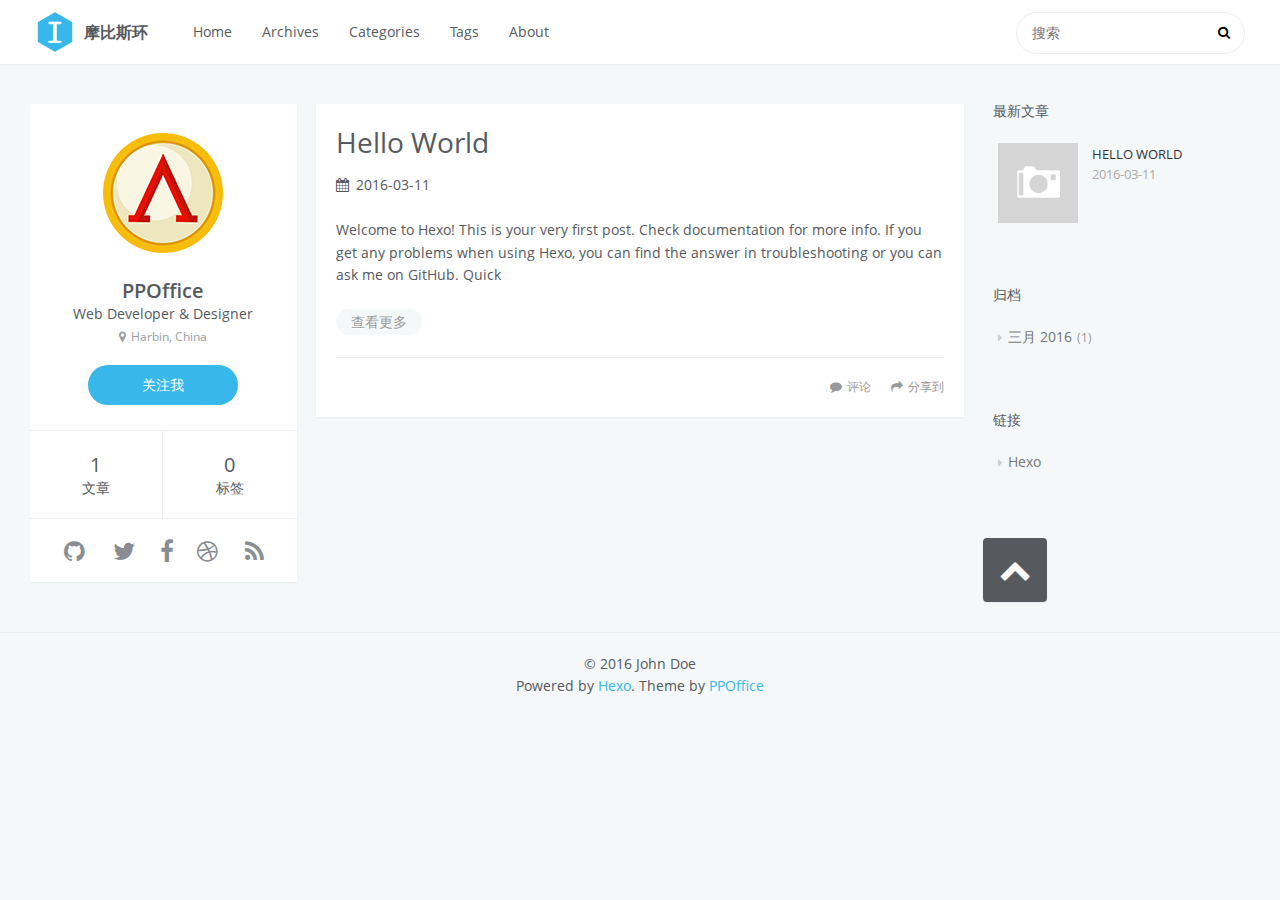
==== index.html @ fe8ae009 "Site updated: 2016-03-11 17:06:32" ====
<!DOCTYPE html>
<html lang=zh>
<head>
    <meta charset="utf-8">
    
    <title>摩比斯环</title>
    <meta name="viewport" content="width=device-width, initial-scale=1, maximum-scale=1" />
    <meta name="description">
<meta property="og:type" content="website">
<meta property="og:title" content="摩比斯环">
<meta property="og:url" content="http://yoursite.com/index.html">
<meta property="og:site_name" content="摩比斯环">
<meta property="og:description">
<meta name="twitter:card" content="summary">
<meta name="twitter:title" content="摩比斯环">
<meta name="twitter:description">
    

    

    

    <link rel="stylesheet" href="/vendor/font-awesome/css/font-awesome.min.css">
    <link rel="stylesheet" href="/vendor/open-sans/styles.css">
    <link rel="stylesheet" href="/vendor/source-code-pro/styles.css">

    <link rel="stylesheet" href="/css/style.css">

    <script src="/vendor/jquery/2.1.3/jquery.min.js"></script>
    
    
        <link rel="stylesheet" href="/vendor/fancybox/jquery.fancybox.css">
    
    
    
    

</head>
<body>
    <div id="container">
        <header id="header">
    <div id="header-main" class="header-inner">
        <div class="outer">
            <a href="/" id="logo">
                <i class="logo"></i>
                <span class="site-title">摩比斯环</span>
            </a>
            <nav id="main-nav">
                
                    <a class="main-nav-link" href="/.">Home</a>
                
                    <a class="main-nav-link" href="/archives">Archives</a>
                
                    <a class="main-nav-link" href="/categories">Categories</a>
                
                    <a class="main-nav-link" href="/tags">Tags</a>
                
                    <a class="main-nav-link" href="/about">About</a>
                
            </nav>
            
                
                <nav id="sub-nav">
                    <div class="profile" id="profile-nav">
                        <a id="profile-anchor" href="javascript:;">
                            <img class="avatar" src="/css/images/avatar.png" />
                            <i class="fa fa-caret-down"></i>
                        </a>
                    </div>
                </nav>
            
            <div id="search-form-wrap">

    <form action="//google.com/search" method="get" accept-charset="UTF-8" class="search-form"><input type="search" name="q" results="0" class="search-form-input" placeholder="搜索"><button type="submit" class="search-form-submit"> </button><input type="hidden" name="sitesearch" value="http://yoursite.com"></form>

</div>
        </div>
    </div>
    <div id="main-nav-mobile" class="header-sub header-inner">
        <table class="menu outer">
            <tr>
                
                    <td><a class="main-nav-link" href="/.">Home</a></td>
                
                    <td><a class="main-nav-link" href="/archives">Archives</a></td>
                
                    <td><a class="main-nav-link" href="/categories">Categories</a></td>
                
                    <td><a class="main-nav-link" href="/tags">Tags</a></td>
                
                    <td><a class="main-nav-link" href="/about">About</a></td>
                
                <td>
                    
    <form action="//google.com/search" method="get" accept-charset="UTF-8" class="search-form"><input type="search" name="q" results="0" class="search-form-input" placeholder="搜索"><input type="hidden" name="sitesearch" value="http://yoursite.com"></form>

                </td>
            </tr>
        </table>
    </div>
</header>

        <div class="outer">
            
                
<aside id="profile">
    <div class="inner profile-inner">
        <div class="base-info profile-block">
            <img id="avatar" src="/css/images/avatar.png" />
            <h2 id="name">PPOffice</h2>
            <h3 id="title">Web Developer &amp; Designer</h3>
            <span id="location"><i class="fa fa-map-marker"></i>Harbin, China</span>
            <a id="follow" target="_blank" href="https://github.com/ppoffice/">关注我</a>
        </div>
        <div class="article-info profile-block">
            <div class="article-info-block">
                1
                <span>文章</span>
            </div>
            <div class="article-info-block">
                0
                <span>标签</span>
            </div>
        </div>
        
        <div class="profile-block social-links">
            <table>
                <tr>
                    
                    <td><a href="http://github.com/ppoffice/hexo-theme-icarus" target="_blank" title="github"><i class="fa fa-github"></i></a></td>
                    
                    <td><a href="/" target="_blank" title="twitter"><i class="fa fa-twitter"></i></a></td>
                    
                    <td><a href="/" target="_blank" title="facebook"><i class="fa fa-facebook"></i></a></td>
                    
                    <td><a href="/" target="_blank" title="dribbble"><i class="fa fa-dribbble"></i></a></td>
                    
                    <td><a href="/" target="_blank" title="rss"><i class="fa fa-rss"></i></a></td>
                    
                </tr>
            </table>
        </div>
        
    </div>
</aside>

            
            <section id="main">
            <article id="post-hello-world" class="article article-type-post" itemscope itemprop="blogPost">
    <div class="article-inner">
        
        
        
            <header class="article-header">
                
    
        <h1 itemprop="name">
            <a class="article-title" href="/2016/03/11/hello-world/">Hello World</a>
        </h1>
    

                <div class="article-meta">
                    
    <div class="article-date">
        <i class="fa fa-calendar"></i>
        <a href="/2016/03/11/hello-world/">
            <time datetime="2016-03-11T08:08:32.000Z" itemprop="datePublished">2016-03-11</time>
        </a>
    </div>


                    
                    
                </div>
            </header>
        
        <div class="article-entry" itemprop="articleBody">
        
            <p>Welcome to Hexo! This is your very first post. Check documentation for more info. If you get any problems when using Hexo, you can find the answer in troubleshooting or you can ask me on GitHub.
Quick</p>
            <p class="article-more-link">
                <a href="/2016/03/11/hello-world/#more">查看更多</a>
            </p>
        
        </div>
        <footer class="article-footer">
            <div class="share-container">



</div>

    <a data-url="http://yoursite.com/2016/03/11/hello-world/" data-id="cilnfc1m600004lh4evhvspi3" class="article-share-link"><i class="fa fa-share"></i>分享到</a>
<script>
    (function ($) {
        // Prevent duplicate binding
        if (typeof(__SHARE_BUTTON_BINDED__) === 'undefined' || !__SHARE_BUTTON_BINDED__) {
            __SHARE_BUTTON_BINDED__ = true;
        } else {
            return;
        }
        $('body').on('click', function() {
            $('.article-share-box.on').removeClass('on');
        }).on('click', '.article-share-link', function(e) {
            e.stopPropagation();

            var $this = $(this),
                url = $this.attr('data-url'),
                encodedUrl = encodeURIComponent(url),
                id = 'article-share-box-' + $this.attr('data-id'),
                offset = $this.offset(),
                box;

            if ($('#' + id).length) {
                box = $('#' + id);

                if (box.hasClass('on')){
                    box.removeClass('on');
                    return;
                }
            } else {
                var html = [
                    '<div id="' + id + '" class="article-share-box">',
                        '<input class="article-share-input" value="' + url + '">',
                        '<div class="article-share-links">',
                            '<a href="https://twitter.com/intent/tweet?url=' + encodedUrl + '" class="fa fa-twitter article-share-twitter" target="_blank" title="Twitter"></a>',
                            '<a href="https://www.facebook.com/sharer.php?u=' + encodedUrl + '" class="fa fa-facebook article-share-facebook" target="_blank" title="Facebook"></a>',
                            '<a href="http://pinterest.com/pin/create/button/?url=' + encodedUrl + '" class="fa fa-pinterest article-share-pinterest" target="_blank" title="Pinterest"></a>',
                            '<a href="https://plus.google.com/share?url=' + encodedUrl + '" class="fa fa-google article-share-google" target="_blank" title="Google+"></a>',
                        '</div>',
                    '</div>'
                ].join('');

              box = $(html);

              $('body').append(box);
            }

            $('.article-share-box.on').hide();

            box.css({
                top: offset.top + 25,
                left: offset.left
            }).addClass('on');

        }).on('click', '.article-share-box', function (e) {
            e.stopPropagation();
        }).on('click', '.article-share-box-input', function () {
            $(this).select();
        }).on('click', '.article-share-box-link', function (e) {
            e.preventDefault();
            e.stopPropagation();

            window.open(this.href, 'article-share-box-window-' + Date.now(), 'width=500,height=450');
        });
    })(jQuery);
</script>

            
    
        <a href="http://yoursite.com/2016/03/11/hello-world/#comments" class="article-comment-link disqus-comment-count" data-disqus-url="http://yoursite.com/2016/03/11/hello-world/">评论</a>
    

        </footer>
    </div>
    
</article>


        </section>
            
                <aside id="sidebar">
    
        
    <div class="widget-wrap">
        <h3 class="widget-title">最新文章</h3>
        <div class="widget">
            <ul id="recent-post" class="">
                
                    <li>
                        
                        <div class="item-thumbnail">
                            <a href="/2016/03/11/hello-world/" class="thumbnail">
    
    
        <span class="thumbnail-image thumbnail-none"></span>
    
</a>
                        </div>
                        
                        <div class="item-inner">
                            <p class="item-category"></p>
                            <p class="item-title"><a href="/2016/03/11/hello-world/" class="title">Hello World</a></p>
                            <p class="item-date"><time datetime="2016-03-11T08:08:32.000Z" itemprop="datePublished">2016-03-11</time></p>
                        </div>
                    </li>
                
            </ul>
        </div>
    </div>

    
        
    
        
    <div class="widget-wrap">
        <h3 class="widget-title">归档</h3>
        <div class="widget">
            <ul class="archive-list"><li class="archive-list-item"><a class="archive-list-link" href="/archives/2016/03/">三月 2016</a><span class="archive-list-count">1</span></li></ul>
        </div>
    </div>

    
        
    
        
    
        
    <div class="widget-wrap widget-list">
        <h3 class="widget-title">链接</h3>
        <div class="widget">
            <ul>
                
                    <li>
                        <a href="http://hexo.io">Hexo</a>
                    </li>
                
            </ul>
        </div>
    </div>


    
    <div id="toTop" class="fa fa-chevron-up"></div>
</aside>
            
        </div>
        <footer id="footer">
    <div class="outer">
        <div id="footer-info" class="inner">
            &copy; 2016 John Doe<br>
            Powered by <a href="http://hexo.io/" target="_blank">Hexo</a>. Theme by <a href="http://github.com/ppoffice">PPOffice</a>
        </div>
    </div>
</footer>
        
    
    <script>
    var disqus_shortname = 'hexo-theme-icarus';
    
    
    (function() {
    var dsq = document.createElement('script');
    dsq.type = 'text/javascript';
    dsq.async = true;
    dsq.src = '//' + disqus_shortname + '.disqus.com/count.js';
    (document.getElementsByTagName('head')[0] || document.getElementsByTagName('body')[0]).appendChild(dsq);
    })();
    </script>



    
        <script src="/vendor/fancybox/jquery.fancybox.pack.js"></script>
    


<!-- Custom Scripts -->
<script src="/js/main.js"></script>

    </div>
</body>
</html>
---- vendor/open-sans/styles.css ----
/* cyrillic-ext */
@font-face {
    font-family: 'Open Sans';
    font-style: normal;
    font-weight: 400;
    src: local('Open Sans'), local('OpenSans'), url(fonts/K88pR3goAWT7BTt32Z01mxJtnKITppOI_IvcXXDNrsc.woff2) format('woff2');
    unicode-range: U+0460-052F, U+20B4, U+2DE0-2DFF, U+A640-A69F;
}
/* cyrillic */
@font-face {
    font-family: 'Open Sans';
    font-style: normal;
    font-weight: 400;
    src: local('Open Sans'), local('OpenSans'), url(fonts/RjgO7rYTmqiVp7vzi-Q5URJtnKITppOI_IvcXXDNrsc.woff2) format('woff2');
    unicode-range: U+0400-045F, U+0490-0491, U+04B0-04B1, U+2116;
}
/* greek-ext */
@font-face {
    font-family: 'Open Sans';
    font-style: normal;
    font-weight: 400;
    src: local('Open Sans'), local('OpenSans'), url(fonts/LWCjsQkB6EMdfHrEVqA1KRJtnKITppOI_IvcXXDNrsc.woff2) format('woff2');
    unicode-range: U+1F00-1FFF;
}
/* greek */
@font-face {
    font-family: 'Open Sans';
    font-style: normal;
    font-weight: 400;
    src: local('Open Sans'), local('OpenSans'), url(fonts/xozscpT2726on7jbcb_pAhJtnKITppOI_IvcXXDNrsc.woff2) format('woff2');
    unicode-range: U+0370-03FF;
}
/* vietnamese */
@font-face {
    font-family: 'Open Sans';
    font-style: normal;
    font-weight: 400;
    src: local('Open Sans'), local('OpenSans'), url(fonts/59ZRklaO5bWGqF5A9baEERJtnKITppOI_IvcXXDNrsc.woff2) format('woff2');
    unicode-range: U+0102-0103, U+1EA0-1EF1, U+20AB;
}
/* latin-ext */
@font-face {
    font-family: 'Open Sans';
    font-style: normal;
    font-weight: 400;
    src: local('Open Sans'), local('OpenSans'), url(fonts/u-WUoqrET9fUeobQW7jkRRJtnKITppOI_IvcXXDNrsc.woff2) format('woff2');
    unicode-range: U+0100-024F, U+1E00-1EFF, U+20A0-20AB, U+20AD-20CF, U+2C60-2C7F, U+A720-A7FF;
}
/* latin */
@font-face {
    font-family: 'Open Sans';
    font-style: normal;
    font-weight: 400;
    src: local('Open Sans'), local('OpenSans'), url(fonts/cJZKeOuBrn4kERxqtaUH3VtXRa8TVwTICgirnJhmVJw.woff2) format('woff2');
    unicode-range: U+0000-00FF, U+0131, U+0152-0153, U+02C6, U+02DA, U+02DC, U+2000-206F, U+2074, U+20AC, U+2212, U+2215, U+E0FF, U+EFFD, U+F000;
}
/* cyrillic-ext */
@font-face {
    font-family: 'Open Sans';
    font-style: normal;
    font-weight: 600;
    src: local('Open Sans Semibold'), local('OpenSans-Semibold'), url(fonts/MTP_ySUJH_bn48VBG8sNSq-j2U0lmluP9RWlSytm3ho.woff2) format('woff2');
    unicode-range: U+0460-052F, U+20B4, U+2DE0-2DFF, U+A640-A69F;
}
/* cyrillic */
@font-face {
    font-family: 'Open Sans';
    font-style: normal;
    font-weight: 600;
    src: local('Open Sans Semibold'), local('OpenSans-Semibold'), url(fonts/MTP_ySUJH_bn48VBG8sNSpX5f-9o1vgP2EXwfjgl7AY.woff2) format('woff2');
    unicode-range: U+0400-045F, U+0490-0491, U+04B0-04B1, U+2116;
}
/* greek-ext */
@font-face {
    font-family: 'Open Sans';
    font-style: normal;
    font-weight: 600;
    src: local('Open Sans Semibold'), local('OpenSans-Semibold'), url(fonts/MTP_ySUJH_bn48VBG8sNShWV49_lSm1NYrwo-zkhivY.woff2) format('woff2');
    unicode-range: U+1F00-1FFF;
}
/* greek */
@font-face {
    font-family: 'Open Sans';
    font-style: normal;
    font-weight: 600;
    src: local('Open Sans Semibold'), local('OpenSans-Semibold'), url(fonts/MTP_ySUJH_bn48VBG8sNSqaRobkAwv3vxw3jMhVENGA.woff2) format('woff2');
    unicode-range: U+0370-03FF;
}
/* vietnamese */
@font-face {
    font-family: 'Open Sans';
    font-style: normal;
    font-weight: 600;
    src: local('Open Sans Semibold'), local('OpenSans-Semibold'), url(fonts/MTP_ySUJH_bn48VBG8sNSv8zf_FOSsgRmwsS7Aa9k2w.woff2) format('woff2');
    unicode-range: U+0102-0103, U+1EA0-1EF1, U+20AB;
}
/* latin-ext */
@font-face {
    font-family: 'Open Sans';
    font-style: normal;
    font-weight: 600;
    src: local('Open Sans Semibold'), local('OpenSans-Semibold'), url(fonts/MTP_ySUJH_bn48VBG8sNSj0LW-43aMEzIO6XUTLjad8.woff2) format('woff2');
    unicode-range: U+0100-024F, U+1E00-1EFF, U+20A0-20AB, U+20AD-20CF, U+2C60-2C7F, U+A720-A7FF;
}
/* latin */
@font-face {
    font-family: 'Open Sans';
    font-style: normal;
    font-weight: 600;
    src: local('Open Sans Semibold'), local('OpenSans-Semibold'), url(fonts/MTP_ySUJH_bn48VBG8sNSugdm0LZdjqr5-oayXSOefg.woff2) format('woff2');
    unicode-range: U+0000-00FF, U+0131, U+0152-0153, U+02C6, U+02DA, U+02DC, U+2000-206F, U+2074, U+20AC, U+2212, U+2215, U+E0FF, U+EFFD, U+F000;
}
/* cyrillic-ext */
@font-face {
    font-family: 'Open Sans';
    font-style: italic;
    font-weight: 400;
    src: local('Open Sans Italic'), local('OpenSans-Italic'), url(fonts/xjAJXh38I15wypJXxuGMBjTOQ_MqJVwkKsUn0wKzc2I.woff2) format('woff2');
    unicode-range: U+0460-052F, U+20B4, U+2DE0-2DFF, U+A640-A69F;
}
/* cyrillic */
@font-face {
    font-family: 'Open Sans';
    font-style: italic;
    font-weight: 400;
    src: local('Open Sans Italic'), local('OpenSans-Italic'), url(fonts/xjAJXh38I15wypJXxuGMBjUj_cnvWIuuBMVgbX098Mw.woff2) format('woff2');
    unicode-range: U+0400-045F, U+0490-0491, U+04B0-04B1, U+2116;
}
/* greek-ext */
@font-face {
    font-family: 'Open Sans';
    font-style: italic;
    font-weight: 400;
    src: local('Open Sans Italic'), local('OpenSans-Italic'), url(fonts/xjAJXh38I15wypJXxuGMBkbcKLIaa1LC45dFaAfauRA.woff2) format('woff2');
    unicode-range: U+1F00-1FFF;
}
/* greek */
@font-face {
    font-family: 'Open Sans';
    font-style: italic;
    font-weight: 400;
    src: local('Open Sans Italic'), local('OpenSans-Italic'), url(fonts/xjAJXh38I15wypJXxuGMBmo_sUJ8uO4YLWRInS22T3Y.woff2) format('woff2');
    unicode-range: U+0370-03FF;
}
/* vietnamese */
@font-face {
    font-family: 'Open Sans';
    font-style: italic;
    font-weight: 400;
    src: local('Open Sans Italic'), local('OpenSans-Italic'), url(fonts/xjAJXh38I15wypJXxuGMBr6up8jxqWt8HVA3mDhkV_0.woff2) format('woff2');
    unicode-range: U+0102-0103, U+1EA0-1EF1, U+20AB;
}
/* latin-ext */
@font-face {
    font-family: 'Open Sans';
    font-style: italic;
    font-weight: 400;
    src: local('Open Sans Italic'), local('OpenSans-Italic'), url(fonts/xjAJXh38I15wypJXxuGMBiYE0-AqJ3nfInTTiDXDjU4.woff2) format('woff2');
    unicode-range: U+0100-024F, U+1E00-1EFF, U+20A0-20AB, U+20AD-20CF, U+2C60-2C7F, U+A720-A7FF;
}
/* latin */
@font-face {
    font-family: 'Open Sans';
    font-style: italic;
    font-weight: 400;
    src: local('Open Sans Italic'), local('OpenSans-Italic'), url(fonts/xjAJXh38I15wypJXxuGMBo4P5ICox8Kq3LLUNMylGO4.woff2) format('woff2');
    unicode-range: U+0000-00FF, U+0131, U+0152-0153, U+02C6, U+02DA, U+02DC, U+2000-206F, U+2074, U+20AC, U+2212, U+2215, U+E0FF, U+EFFD, U+F000;
}
---- vendor/source-code-pro/styles.css ----
/* latin-ext */
@font-face {
  font-family: 'Source Code Pro';
  font-style: normal;
  font-weight: 400;
  src: local('Source Code Pro'), local('SourceCodePro-Regular'), url(fonts/mrl8jkM18OlOQN8JLgasDy2Q8seG17bfDXYR_jUsrzg.woff2) format('woff2');
  unicode-range: U+0100-024F, U+1E00-1EFF, U+20A0-20AB, U+20AD-20CF, U+2C60-2C7F, U+A720-A7FF;
}
/* latin */
@font-face {
  font-family: 'Source Code Pro';
  font-style: normal;
  font-weight: 400;
  src: local('Source Code Pro'), local('SourceCodePro-Regular'), url(fonts/mrl8jkM18OlOQN8JLgasD9V_2ngZ8dMf8fLgjYEouxg.woff2) format('woff2');
  unicode-range: U+0000-00FF, U+0131, U+0152-0153, U+02C6, U+02DA, U+02DC, U+2000-206F, U+2074, U+20AC, U+2212, U+2215, U+E0FF, U+EFFD, U+F000;
}
---- css/style.css ----
body {
  width: 100%;
}
body:before,
body:after {
  content: "";
  display: table;
}
body:after {
  clear: both;
}
html,
body,
div,
span,
applet,
object,
iframe,
h1,
h2,
h3,
h4,
h5,
h6,
p,
blockquote,
pre,
a,
abbr,
acronym,
address,
big,
cite,
code,
del,
dfn,
em,
img,
ins,
kbd,
q,
s,
samp,
small,
strike,
strong,
sub,
sup,
tt,
var,
dl,
dt,
dd,
ol,
ul,
li,
fieldset,
form,
label,
legend,
table,
caption,
tbody,
tfoot,
thead,
tr,
th,
td {
  margin: 0;
  padding: 0;
  border: 0;
  outline: 0;
  font-weight: inherit;
  font-style: inherit;
  font-family: inherit;
  font-size: 100%;
  vertical-align: baseline;
}
body {
  line-height: 1;
  color: #000;
  background: #fff;
}
ol,
ul {
  list-style: none;
}
table {
  border-collapse: separate;
  border-spacing: 0;
  vertical-align: middle;
}
caption,
th,
td {
  text-align: left;
  font-weight: normal;
  vertical-align: middle;
}
a img {
  border: none;
}
input,
button {
  margin: 0;
  padding: 0;
}
input::-moz-focus-inner,
button::-moz-focus-inner {
  border: 0;
  padding: 0;
}
html,
body,
#container {
  height: 100%;
}
body {
  color: #565a5f;
  background: #f5f8f9;
  font: 14px "open sans", "Helvetica Neue", "Microsoft Yahei", Helvetica, Arial, sans-serif;
  -webkit-text-size-adjust: 100%;
}
a {
  color: #38b7ea;
  text-decoration: none;
}
a:visited {
  color: #38b7ea;
}
code {
  margin: 0 2px;
  color: #e96900;
  padding: 3px 5px;
  font-size: 0.8em;
  -webkit-border-radius: 2px;
  border-radius: 2px;
  font-family: "Source Code Pro", Consolas, Monaco, Menlo, Consolas, monospace;
  background-color: #f8f8f8;
}
.outer {
  max-width: 1320px;
  margin: 0 auto;
  padding: 0 20px;
}
.outer:before,
.outer:after {
  content: "";
  display: table;
}
.outer:after {
  clear: both;
}
@media screen and (max-width: 559px) {
  .outer {
    padding: 0;
  }
}
.left,
.alignleft {
  float: left;
}
.right,
.alignright {
  float: right;
}
.clear {
  clear: both;
}
.logo {
  width: 40px;
  height: 40px;
  background-repeat: no-repeat;
  background-image: url("images/logo.png");
  -webkit-background-size: 40px 40px;
  -moz-background-size: 40px 40px;
  background-size: 40px 40px;
}
#container {
  position: relative;
}
#container > .outer {
  margin-bottom: 30px;
}
@media screen and (min-width: 1200px) {
  #main {
    display: inline;
    float: left;
    width: 52.307692307692314%;
    margin: 0 0.769230769230769%;
  }
}
@media screen and (min-width: 800px) and (max-width: 1199px) {
  #main {
    display: inline;
    float: left;
    width: 67.6923076923077%;
    margin: 0 0.769230769230769%;
  }
}
.archive-article-header a,
.layout-wrap-inner.tag-cloud a,
.archive-article-header a:visited,
.layout-wrap-inner.tag-cloud a:visited {
  color: #565a5f;
  -webkit-transition: 0.2s ease;
  -moz-transition: 0.2s ease;
  -ms-transition: 0.2s ease;
  transition: 0.2s ease;
}
.archive-article-header a:hover,
.layout-wrap-inner.tag-cloud a:hover,
.archive-article-header a:visited:hover,
.layout-wrap-inner.tag-cloud a:visited:hover {
  color: #38b7ea;
}
.article-meta,
.archive-year,
.widget-title {
  line-height: 1em;
  text-decoration: none;
  text-transform: uppercase;
}
#header,
#profile .inner,
.article-inner,
#comments,
.archive-article,
#toTop {
  background: #fff;
  -webkit-box-shadow: 0 1px 2px rgba(0,0,0,0.05);
  box-shadow: 0 1px 2px rgba(0,0,0,0.05);
}
.article-entry h1,
.widget h1 {
  font-size: 2em;
}
.article-entry h2,
.widget h2 {
  font-size: 1.5em;
}
.article-entry h3,
.widget h3 {
  font-size: 1.3em;
}
.article-entry h4,
.widget h4 {
  font-size: 1.2em;
}
.article-entry h5,
.widget h5 {
  font-size: 1em;
}
.article-entry h6,
.widget h6 {
  font-size: 1em;
  color: #999;
}
.article-entry hr,
.widget hr {
  border: 1px dashed #eceff2;
}
.article-entry strong,
.widget strong {
  font-weight: bold;
}
.article-entry em,
.widget em,
.article-entry cite,
.widget cite {
  font-style: italic;
}
.article-entry sup,
.widget sup,
.article-entry sub,
.widget sub {
  font-size: 0.75em;
  line-height: 0;
  position: relative;
  vertical-align: baseline;
}
.article-entry sup,
.widget sup {
  top: -0.5em;
}
.article-entry sub,
.widget sub {
  bottom: -0.2em;
}
.article-entry small,
.widget small {
  font-size: 0.85em;
}
.article-entry acronym,
.widget acronym,
.article-entry abbr,
.widget abbr {
  border-bottom: 1px dotted;
}
.article-entry ul,
.widget ul,
.article-entry ol,
.widget ol,
.article-entry dl,
.widget dl {
  margin: 0 20px;
  line-height: 1.6em;
}
.article-entry ul ul,
.widget ul ul,
.article-entry ol ul,
.widget ol ul,
.article-entry ul ol,
.widget ul ol,
.article-entry ol ol,
.widget ol ol {
  margin-top: 0;
  margin-bottom: 0;
}
.article-entry ul,
.widget ul {
  list-style: disc;
}
.article-entry ol,
.widget ol {
  list-style: decimal;
}
.article-entry dt,
.widget dt {
  font-weight: bold;
}
#header {
  background: #fff;
  position: relative;
}
#header a,
#header a:visited {
  white-space: nowrap;
  -webkit-transition: 0.2s ease;
  -moz-transition: 0.2s ease;
  -ms-transition: 0.2s ease;
  transition: 0.2s ease;
  color: #565a5f;
}
#header a:hover {
  color: #38b7ea;
}
.header-inner #logo,
#main-nav,
#sub-nav,
#search-form-wrap {
  height: 40px;
  line-height: 40px;
  padding: 12px 15px;
}
.header-inner #logo,
#main-nav {
  float: left;
}
#sub-nav,
#search-form-wrap {
  float: right;
}
.header-inner {
  height: 100%;
  position: relative;
}
.header-inner #logo {
  display: inline-block;
}
.header-inner #logo .logo {
  margin-right: 5px;
  display: inline-block;
}
.header-inner #logo .site-title {
  font-size: 16px;
  display: inline-block;
  vertical-align: top;
  font-weight: 600;
}
#header-title {
  text-align: center;
  height: 40px;
  position: absolute;
  top: 50%;
  left: 0;
  margin-top: -20px;
}
.header-sub {
  border-top: 1px solid #eceff2;
}
.header-sub ul {
  margin: 0 15px;
}
.header-sub ul:before,
.header-sub ul:after {
  content: "";
  display: table;
}
.header-sub ul:after {
  clear: both;
}
.header-sub ul li {
  float: left;
  margin: 0 10px;
}
.header-sub ul li a {
  display: inline-block;
  line-height: 48px;
}
.header-sub .main-nav-link {
  display: inline-block;
  line-height: 48px;
}
@media screen and (min-width: 560px) and (max-width: 799px) {
  #header-sub {
    display: none;
  }
}
@media screen and (max-width: 559px) {
  #header-sub {
    display: none;
  }
}
@media screen and (min-width: 560px) and (max-width: 799px) {
  #main-nav {
    display: none;
  }
}
@media screen and (max-width: 559px) {
  #main-nav {
    display: none;
  }
}
@media screen and (min-width: 800px) and (max-width: 1199px) {
  #main-nav-mobile {
    display: none;
  }
}
@media screen and (min-width: 1200px) {
  #main-nav-mobile {
    display: none;
  }
}
.nav-icon,
.main-nav-link {
  float: left;
  display: block;
  padding: 0 15px;
}
.nav-icon {
  text-align: center;
  font-size: 14px;
  width: 14px;
  height: 14px;
  position: relative;
  cursor: pointer;
  height: 40px !important;
  line-height: 40px !important;
}
.main-nav-link {
  font-weight: 300;
}
@media screen and (min-width: 1200px) {
  #sub-nav {
    display: none;
  }
}
#sub-nav #profile-nav #profile-anchor {
  display: block;
  height: 40px;
  line-height: 40px;
}
#sub-nav #profile-nav #profile-anchor:before,
#sub-nav #profile-nav #profile-anchor:after {
  content: "";
  display: table;
}
#sub-nav #profile-nav #profile-anchor:after {
  clear: both;
}
#sub-nav #profile-nav .avatar,
#sub-nav #profile-nav .fa {
  float: left;
}
#sub-nav #profile-nav .avatar {
  width: 40px;
  height: 40px;
  margin-right: 8px;
}
#sub-nav #profile-nav .fa {
  line-height: 40px;
}
@media screen and (max-width: 559px) {
  #search-form-wrap {
    display: none;
  }
}
#search-form-wrap .search-form {
  position: relative;
}
#search-form-wrap .search-form .search-form-input {
  width: 100%;
  height: 40px;
  padding: 0 30px 0 15px;
  line-height: 40px;
  -webkit-border-radius: 21px;
  border-radius: 21px;
}
#search-form-wrap .search-form .search-form-input::-webkit-search-results-decoration,
#search-form-wrap .search-form .search-form-input::-webkit-search-cancel-button {
  -webkit-appearance: none;
}
#search-form-wrap .search-form .search-form-submit {
  top: 50%;
  right: 15px;
  border: none;
  cursor: pointer;
  margin-top: -7px;
  background: none;
  position: absolute;
  font: 13px font-icon;
  font-family: 'FontAwesome';
}
#search-form-wrap .search-form .search-form-submit:before {
  content: '\f002';
}
#search-form-wrap .search-form .search-form-submit:hover,
#search-form-wrap .search-form .search-form-submit:focus {
  color: #777;
}
.search-form-input,
.search-form-input.st-ui-search-input,
.search-form-input.st-default-search-input {
  -webkit-appearance: textarea;
  -webkit-appearance: textarea;
  -moz-appearance: textarea;
  appearance: textarea;
  padding: 0;
  width: 200px;
  -webkit-box-shadow: none;
  box-shadow: none;
  color: #565a5f;
  -webkit-transition: 0.2s ease;
  -moz-transition: 0.2s ease;
  -ms-transition: 0.2s ease;
  transition: 0.2s ease;
  -webkit-box-sizing: border-box;
  -moz-box-sizing: border-box;
  box-sizing: border-box;
  height: auto !important;
  line-height: 1.6em;
  outline: none !important;
  background: none !important;
  font: 14px "open sans", "Helvetica Neue", "Microsoft Yahei", Helvetica, Arial, sans-serif;
  border: 1px solid #eceff2 !important;
}
.search-form-input:focus,
.search-form-input.st-ui-search-input:focus,
.search-form-input.st-default-search-input:focus {
  border-color: #38b7ea !important;
}
.search-form-input::-webkit-search-results-decoration,
.search-form-input.st-ui-search-input::-webkit-search-results-decoration,
.search-form-input.st-default-search-input::-webkit-search-results-decoration,
.search-form-input::-webkit-search-cancel-button,
.search-form-input.st-ui-search-input::-webkit-search-cancel-button,
.search-form-input.st-default-search-input::-webkit-search-cancel-button {
  -webkit-appearance: none;
}
#main-nav-mobile {
  overflow-y: hidden;
  overflow-x: auto;
}
#main-nav-mobile .menu {
  margin: 0;
  height: 48px;
}
#main-nav-mobile .menu:before,
#main-nav-mobile .menu:after {
  content: "";
  display: table;
}
#main-nav-mobile .menu:after {
  clear: both;
}
#main-nav-mobile .menu .search-form-input {
  display: none;
  padding: 0 10px;
  margin-right: 15px;
  height: 32px;
  line-height: 32px;
  -webkit-border-radius: 16px;
  border-radius: 16px;
}
@media screen and (max-width: 559px) {
  #main-nav-mobile .menu .search-form-input {
    display: block;
  }
}
#main-nav-mobile .menu .search-form-input::-webkit-search-results-decoration,
#main-nav-mobile .menu .search-form-input::-webkit-search-cancel-button {
  -webkit-appearance: none;
}
.bio {
  text-align: center;
}
#profile .inner .bio h2 {
  font-size: 1.3em;
  font-weight: bold;
  margin-top: 15px;
}
#profile .inner .bio p {
  margin: 5px 20px 10px 20px;
  text-align: justify;
  max-width: 300px;
  line-height: 1.5em;
}
.profile-block {
  padding: 15px 20px;
  border-bottom: 1px solid #eceff2;
}
.profile-block:last-child {
  border-bottom: none;
}
#profile {
  display: inline;
  float: left;
  width: 21.53846153846154%;
  margin: 0 0.769230769230769%;
  display: none;
}
@media screen and (min-width: 1200px) {
  #profile {
    display: block;
  }
}
#profile .inner {
  margin-top: 40px;
  background: #fff;
}
#profile .inner .base-info #avatar {
  display: block;
  margin: 10px auto 20px;
  width: 128px;
  height: 128px;
}
#profile .inner .base-info #name,
#profile .inner .base-info #title,
#profile .inner .base-info #location {
  display: block;
  text-align: center;
}
#profile .inner .base-info #name {
  font-size: 20px;
  font-weight: 600;
}
#profile .inner .base-info #location {
  font-size: 12px;
  margin-top: 5px;
  color: #9a9ea3;
}
#profile .inner .base-info #location .fa {
  margin-right: 5px;
}
#profile .inner .base-info #follow {
  color: #fff;
  width: 150px;
  height: 40px;
  display: block;
  font-size: 14px;
  line-height: 40px;
  text-align: center;
  margin: 20px auto 10px;
  background: #38b7ea;
  -webkit-border-radius: 20px;
  border-radius: 20px;
  -webkit-transition: 0.2s ease;
  -moz-transition: 0.2s ease;
  -ms-transition: 0.2s ease;
  transition: 0.2s ease;
}
#profile .inner .base-info #follow:hover {
  background: #49c8fb;
}
#profile .inner .article-info {
  padding: 0px;
}
#profile .inner .article-info:before,
#profile .inner .article-info:after {
  content: "";
  display: table;
}
#profile .inner .article-info:after {
  clear: both;
}
#profile .inner .article-info .article-info-block {
  width: 50%;
  float: left;
  padding: 20px 15px;
  text-align: center;
  -webkit-box-sizing: border-box;
  -moz-box-sizing: border-box;
  box-sizing: border-box;
  font-size: 20px;
}
#profile .inner .article-info .article-info-block span {
  display: block;
  font-size: 14px;
  text-transform: uppercase;
}
#profile .inner .article-info .article-info-block:first-child {
  border-right: 1px solid #eceff2;
}
#profile .inner .social-links > table {
  width: 100%;
}
#profile .inner .social-links > table td {
  text-align: center;
  font-size: 24px;
}
#profile .inner .social-links > table td a {
  position: relative;
  -webkit-transition: 0.2s ease;
  -moz-transition: 0.2s ease;
  -ms-transition: 0.2s ease;
  transition: 0.2s ease;
  color: #898d92;
}
#profile .inner .social-links > table td a:hover {
  color: #565a5f;
}
#profile .inner .social-links > table td a:hover:after {
  right: -50%;
  top: -41px;
  color: #fff;
  background: #333;
  font-size: 14px;
  content: attr(title);
  display: block;
  padding: 5px 15px;
  position: absolute;
  white-space: nowrap;
  -webkit-border-radius: 2px;
  border-radius: 2px;
  text-transform: uppercase;
  -webkit-box-shadow: 0 0 2px rgba(0,0,0,0.2);
  box-shadow: 0 0 2px rgba(0,0,0,0.2);
  z-index: 1;
}
#profile .inner .social-links > table td a:hover:before {
  top: -12px;
  right: 8px;
  border: solid;
  border-color: #333 transparent;
  border-width: 5px 5px 0 5px;
  content: "";
  display: block;
  position: absolute;
  z-index: 2;
}
#profile.card {
  top: 50px;
  right: 20px;
  z-index: 999;
  display: block;
  min-width: 280px;
  position: absolute;
}
#profile.card .profile-inner {
  position: relative;
  -webkit-box-shadow: 0 2px 5px rgba(0,0,0,0.2);
  box-shadow: 0 2px 5px rgba(0,0,0,0.2);
}
#profile.card .profile-inner:before,
#profile.card .profile-inner:after {
  z-index: 1;
  content: '';
  top: -20px;
  right: 10px;
  position: absolute;
  border-width: 10px;
  border-style: solid;
  border-color: transparent transparent #fff transparent;
}
#profile.card .profile-inner:after {
  z-index: 0;
  border-color: transparent transparent #dbdee1 transparent;
}
.article {
  margin: 40px 0;
}
.article-inner {
  overflow: hidden;
}
.article-banner {
  width: 100%;
  height: auto;
}
.article-header {
  padding: 20px 20px 0;
}
.article-header .article-title {
  display: block;
  margin-bottom: 14px;
}
.article-title {
  font-size: 2em;
  color: #565a5f;
  text-decoration: none;
  line-height: 1.3em;
}
a.article-title:visited {
  color: #565a5f;
}
a.article-title:hover {
  color: #38b7ea;
}
@media screen and (max-width: 559px) {
  .article-title {
    font-size: 1.6em;
  }
}
@media screen and (min-width: 560px) and (max-width: 799px) {
  .article-title {
    font-size: 1.6em;
  }
}
.article-meta {
  line-height: 1.6em;
}
.article-meta:before,
.article-meta:after {
  content: "";
  display: table;
}
.article-meta:after {
  clear: both;
}
.article-meta > div {
  float: left;
  margin-right: 10px;
}
.article-meta > div .fa {
  margin-right: 3px;
}
.article-meta a {
  color: #565a5f;
}
.article-meta a:hover {
  color: #38b7ea;
}
.article-category .fa-angle-right {
  margin: 0 5px;
}
.article-tag .tag-link:before {
  content: "#";
}
.article-entry {
  color: #565a5f;
  padding: 0 20px;
  line-height: 1.6em;
}
.article-entry:before,
.article-entry:after {
  content: "";
  display: table;
}
.article-entry:after {
  clear: both;
}
.article-entry p,
.article-entry table {
  line-height: 1.6em;
  margin: 1.6em 0;
}
.article-entry h1,
.article-entry h2,
.article-entry h3,
.article-entry h4,
.article-entry h5,
.article-entry h6 {
  font-weight: bold;
}
.article-entry h1,
.article-entry h2,
.article-entry h3,
.article-entry h4,
.article-entry h5,
.article-entry h6 {
  line-height: 1.3em;
  margin: 1.3em 0;
}
.article-entry a {
  color: #38b7ea;
  text-decoration: none;
}
.article-entry a:hover {
  text-decoration: underline;
}
.article-entry ul,
.article-entry ol,
.article-entry dl {
  margin-top: 1.6em;
  margin-bottom: 1.6em;
}
.article-entry img,
.article-entry video {
  max-width: 100%;
  height: auto;
  display: block;
  margin: auto;
}
.article-entry iframe {
  border: none;
}
.article-entry table {
  width: 100%;
  border-collapse: collapse;
  border-spacing: 0;
}
.article-entry th {
  font-weight: bold;
  border-bottom: 3px solid #eceff2;
  padding-bottom: 0.5em;
}
.article-entry td {
  border-bottom: 1px solid #eceff2;
  padding: 10px 0;
}
.article-entry blockquote {
  position: relative;
  font-family: Georgia, "Times New Roman", "Microsoft Yahei", serif;
  font-size: 1.1em;
  margin: 0 -20px;
  padding: 10px 20px 10px 54px;
  background: #fcfcfc;
  border-left: 4px solid #eee;
}
.article-entry blockquote:before {
  top: 20px;
  left: 10px;
  content: "\f10d";
  color: #e2e2e2;
  font-size: 32px;
  font-family: FontAwesome;
  text-align: center;
  position: absolute;
}
.article-entry blockquote footer {
  font-size: 14px;
  margin: 1.6em 0;
  font-family: "open sans", "Helvetica Neue", "Microsoft Yahei", Helvetica, Arial, sans-serif;
}
.article-entry blockquote footer cite:before {
  content: "—";
  padding: 0 0.5em;
}
.article-entry .pullquote {
  text-align: left;
  width: 45%;
  margin: 0;
}
.article-entry .pullquote.left {
  margin-left: 0.5em;
  margin-right: 1em;
}
.article-entry .pullquote.right {
  margin-right: 0.5em;
  margin-left: 1em;
}
.article-entry .caption {
  color: #999;
  display: block;
  font-size: 0.9em;
  margin-top: 0.5em;
  position: relative;
  text-align: center;
}
.article-entry .video-container {
  position: relative;
  padding-top: 56.25%;
  height: 0;
  overflow: hidden;
}
.article-entry .video-container iframe,
.article-entry .video-container object,
.article-entry .video-container embed {
  position: absolute;
  top: 0;
  left: 0;
  width: 100%;
  height: 100%;
  margin-top: 0;
}
.article-more-link a {
  display: inline-block;
  line-height: 1em;
  padding: 6px 15px;
  -webkit-border-radius: 15px;
  border-radius: 15px;
  background: #f5f8f9;
  color: #999;
  text-shadow: 0 1px #fff;
  text-decoration: none;
}
.article-more-link a:hover {
  background: #38b7ea;
  color: #fff;
  text-decoration: none;
  text-shadow: 0 1px #169cd2;
}
.article-footer {
  font-size: 0.85em;
  line-height: 1.6em;
  border-top: 1px solid #eceff2;
  padding-top: 1.6em;
  margin: 0 20px 20px;
}
.article-footer:before,
.article-footer:after {
  content: "";
  display: table;
}
.article-footer:after {
  clear: both;
}
.article-footer a {
  color: #999;
  text-decoration: none;
}
.article-footer a:hover {
  color: #565a5f;
}
.article-comment-link {
  float: right;
}
.article-comment-link:before {
  content: "\f075";
  font-family: FontAwesome;
  padding-right: 5px;
}
.share-container {
  float: left;
}
.article-share-link {
  float: right;
  cursor: pointer;
  margin-left: 20px;
}
.article-share-link .fa-share {
  margin-right: 5px;
}
#article-nav {
  position: relative;
}
#article-nav:before,
#article-nav:after {
  content: "";
  display: table;
}
#article-nav:after {
  clear: both;
}
@media screen and (min-width: 1200px) {
  #article-nav {
    margin: 40px 0;
  }
  #article-nav:before {
    width: 8px;
    height: 8px;
    position: absolute;
    top: 50%;
    left: 50%;
    margin-top: -4px;
    margin-left: -4px;
    content: "";
    -webkit-border-radius: 50%;
    border-radius: 50%;
    background: #787c81;
  }
}
.article-nav-link-wrap {
  text-decoration: none;
  color: #999;
  -webkit-box-sizing: border-box;
  -moz-box-sizing: border-box;
  box-sizing: border-box;
  margin-top: 40px;
  text-align: center;
  display: block;
}
.article-nav-link-wrap:hover {
  color: #565a5f;
}
@media screen and (min-width: 1200px) {
  .article-nav-link-wrap {
    width: 50%;
    margin-top: 0;
  }
}
@media screen and (min-width: 1200px) {
  #article-nav-newer {
    float: left;
    text-align: right;
    padding-right: 20px;
  }
}
@media screen and (min-width: 1200px) {
  #article-nav-older {
    float: right;
    text-align: left;
    padding-left: 20px;
  }
}
.article-nav-caption {
  letter-spacing: 2px;
  line-height: 1em;
  font-weight: bold;
  color: #565a5f;
  text-transform: uppercase;
}
#article-nav-newer .article-nav-caption {
  margin-right: -2px;
}
.article-nav-title {
  font-size: 0.85em;
  margin-top: 0.5em;
  color: #565a5f;
  line-height: 1.6em;
}
.article-share-box {
  position: absolute;
  display: none;
  background: #fff;
  -webkit-box-shadow: 0px 2px 2px rgba(0,0,0,0.1);
  box-shadow: 0px 2px 2px rgba(0,0,0,0.1);
  -webkit-border-radius: 3px;
  border-radius: 3px;
  margin-left: -145px;
  overflow: hidden;
  z-index: 1;
}
.article-share-box.on {
  display: block;
}
.article-share-input {
  width: 100%;
  background: none;
  -webkit-box-sizing: border-box;
  -moz-box-sizing: border-box;
  box-sizing: border-box;
  font: 14px "open sans", "Helvetica Neue", "Microsoft Yahei", Helvetica, Arial, sans-serif;
  padding: 0 15px;
  color: #565a5f;
  outline: none;
  border: 1px solid #eceff2;
  -webkit-border-radius: 3px 3px 0 0;
  border-radius: 3px 3px 0 0;
  height: 36px;
  line-height: 36px;
}
.article-share-links {
  background: #f5f8f9;
}
.article-share-links:before,
.article-share-links:after {
  content: "";
  display: table;
}
.article-share-links:after {
  clear: both;
}
.article-share-twitter,
.article-share-facebook,
.article-share-pinterest,
.article-share-google {
  width: 50px;
  height: 36px;
  display: block;
  float: left;
  position: relative;
  color: #999;
  text-shadow: 0 1px #fff;
}
.article-share-twitter:before,
.article-share-facebook:before,
.article-share-pinterest:before,
.article-share-google:before {
  font-size: 20px;
  width: 20px;
  height: 20px;
  position: absolute;
  top: 50%;
  left: 50%;
  margin-top: -10px;
  margin-left: -10px;
  text-align: center;
}
.article-share-twitter:hover,
.article-share-facebook:hover,
.article-share-pinterest:hover,
.article-share-google:hover {
  color: #fff;
}
.article-share-twitter:hover {
  background: #00aced;
  text-shadow: 0 1px #008abe;
}
.article-share-facebook:hover {
  background: #3b5998;
  text-shadow: 0 1px #2f477a;
}
.article-share-pinterest:hover {
  background: #cb2027;
  text-shadow: 0 1px #a21a1f;
}
.article-share-google:hover {
  background: #dd4b39;
  text-shadow: 0 1px #be3221;
}
.article-gallery {
  background: #000;
  position: relative;
}
.article-gallery-photos {
  position: relative;
  overflow: hidden;
}
.article-gallery-img {
  display: none;
  max-width: 100%;
}
.article-gallery-img:first-child {
  display: block;
}
.article-gallery-img.loaded {
  position: absolute;
  display: block;
}
.article-gallery-img img {
  display: block;
  max-width: 100%;
  margin: 0 auto;
}
.toc-article {
  background: #f9f9f9;
  margin: 2em 0 0 0.2em;
  padding: 1em;
  -webkit-border-radius: 0px;
  border-radius: 0px;
}
.toc-article .toc-title {
  font-size: 120%;
}
.toc-article strong {
  padding: 0.3em 1;
}
ol.toc {
  width: 100%;
  margin: 1em 2em 0 0;
}
#toc {
  line-height: 1em;
  font-size: 0.8em;
  float: right;
}
#toc .toc {
  padding: 0;
}
#toc .toc li {
  list-style-type: none;
}
#toc .toc-child {
  padding-left: 0em;
}
#toc.toc-aside {
  display: none;
  width: 13%;
  position: fixed;
  right: 2%;
  top: 320px;
  overflow: hidden;
  line-height: 1.5em;
  font-size: 1em;
  color: color-heading;
  opacity: 0.6;
  -webkit-transition: opacity 1s ease-out;
  -moz-transition: opacity 1s ease-out;
  -ms-transition: opacity 1s ease-out;
  transition: opacity 1s ease-out;
}
#toc.toc-aside strong {
  padding: 0.3em 0;
  color: color-font;
}
#toc.toc-aside:hover {
  -webkit-transition: opacity 0.3s ease-out;
  -moz-transition: opacity 0.3s ease-out;
  -ms-transition: opacity 0.3s ease-out;
  transition: opacity 0.3s ease-out;
  opacity: 1;
}
#toc.toc-aside a {
  -webkit-transition: color 1s ease-out;
  -moz-transition: color 1s ease-out;
  -ms-transition: color 1s ease-out;
  transition: color 1s ease-out;
}
#toc.toc-aside a:hover {
  color: color-theme;
  -webkit-transition: color 0.3s ease-out;
  -moz-transition: color 0.3s ease-out;
  -ms-transition: color 0.3s ease-out;
  transition: color 0.3s ease-out;
}
#comments {
  padding: 20px;
  margin: 40px 0;
}
#comments a {
  color: #38b7ea;
}
.archives:before,
.archives:after {
  content: "";
  display: table;
}
.archives:after {
  clear: both;
}
.archives .article:first-child {
  margin: 20px 0;
}
.archive-year-wrap,
.archive-category-wrap,
.archive-tag-wrap,
.layout-title {
  font-size: 1.4em;
  margin: 40px 0 20px 0;
}
@media screen and (max-width: 559px) {
  .archive-year-wrap,
  .archive-category-wrap,
  .archive-tag-wrap,
  .layout-title {
    padding: 0 15px;
    font-size: 1.2em;
  }
}
.archive-year-wrap .fa,
.archive-category-wrap .fa,
.archive-tag-wrap .fa,
.layout-title .fa {
  margin-right: 3px;
}
.archive-year-wrap .archive-year,
.archive-category-wrap .archive-year,
.archive-tag-wrap .archive-year,
.layout-title .archive-year {
  color: #565a5f;
}
.archive-year-wrap .archive-year:hover,
.archive-category-wrap .archive-year:hover,
.archive-tag-wrap .archive-year:hover,
.layout-title .archive-year:hover {
  color: #38b7ea;
}
@media screen and (max-width: 559px) {
  .layout-wrap-inner {
    padding: 0 15px;
  }
}
.archive-article {
  -webkit-column-break-inside: avoid;
  page-break-inside: avoid;
  overflow: hidden;
  break-inside: avoid-column;
  padding: 0;
  margin-bottom: 15px;
}
.archive-article:before,
.archive-article:after {
  content: "";
  display: table;
}
.archive-article:after {
  clear: both;
}
.archive-article.archive-type-summary {
  padding: 15px;
}
.archive-article.archive-type-summary .article-entry {
  padding: 0;
}
.archive-article.archive-type-summary .article-entry p {
  margin: 12px 0;
}
.archive-article .archive-article-content,
.archive-article .archive-article-thumbnail {
  display: table-cell;
  vertical-align: top;
}
@media screen and (max-width: 559px) {
  .archive-article .archive-article-content,
  .archive-article .archive-article-thumbnail {
    display: block;
  }
}
.archive-article .archive-article-thumbnail {
  width: 160px;
  padding-right: 15px;
}
@media screen and (max-width: 559px) {
  .archive-article .archive-article-thumbnail {
    width: 100%;
    padding-bottom: 15px;
  }
}
.archive-article .archive-article-thumbnail .thumbnail {
  height: 0;
  width: 100%;
  padding-bottom: 56.25%;
  display: block;
  position: relative;
  overflow: hidden;
}
.archive-article .archive-article-thumbnail .thumbnail span {
  width: 100%;
  height: 100%;
  display: block;
}
.archive-article .archive-article-thumbnail .thumbnail .thumbnail-image {
  position: absolute;
  -webkit-background-size: cover;
  -moz-background-size: cover;
  background-size: cover;
  background-position: center;
}
.archive-article .archive-article-thumbnail .thumbnail .thumbnail-none {
  background-image: url("images/thumb-default-small.png");
}
.archive-article-title {
  display: block;
  font-size: 1.6em;
  line-height: 1.4em;
  margin-bottom: 12px;
}
@media screen and (max-width: 559px) {
  .archive-article-title {
    display: block;
    font-size: 1.3em;
  }
}
.archive-article-date {
  display: block;
  margin-top: 8px;
}
.layout-wrap-inner.list-categories ul {
  margin-left: 15px;
  list-style: none;
}
.layout-wrap-inner.list-categories ul li,
.layout-wrap-inner.list-categories ul .category-list-child {
  padding: 10px 0;
  font-size: 14px;
  border-bottom: 1px solid border-color;
}
.layout-wrap-inner.list-categories ul li a,
.layout-wrap-inner.list-categories ul .category-list-child a {
  color: #777;
}
.layout-wrap-inner.list-categories ul ul,
.layout-wrap-inner.list-categories ul ol {
  list-style: none;
}
.layout-wrap-inner.list-categories ul ul li,
.layout-wrap-inner.list-categories ul ol li {
  border: none;
}
.layout-wrap-inner.list-categories ul ul li:last-child,
.layout-wrap-inner.list-categories ul ol li:last-child {
  padding-bottom: 0px;
}
.layout-wrap-inner.list-categories li a:before {
  color: #ccc;
  content: "\f0da";
  font-size: 12px;
  margin-right: 6px;
  font-family: FontAwesome;
  -webkit-transition: 0.2s ease;
  -moz-transition: 0.2s ease;
  -ms-transition: 0.2s ease;
  transition: 0.2s ease;
}
.layout-wrap-inner.list-categories li a:hover:before {
  color: #333;
}
.layout-wrap-inner.tag-cloud a {
  margin-right: 8px;
}
.layout-wrap-inner.tag-cloud a:before {
  content: '#';
}
#page-nav {
  margin: 40px auto;
  text-align: center;
  color: #999;
  overflow: hidden;
}
#page-nav:before,
#page-nav:after {
  content: "";
  display: table;
}
#page-nav:after {
  clear: both;
}
#page-nav a,
#page-nav span {
  height: 32px;
  padding: 0 10px;
  line-height: 32px;
  text-align: center;
  display: inline-block;
  -webkit-border-radius: 2px;
  border-radius: 2px;
}
#page-nav a {
  color: #999;
  text-decoration: none;
}
#page-nav a:hover {
  color: #fff;
  background: #38b7ea;
}
#page-nav .page-number {
  display: inline-block;
}
@media screen and (max-width: 559px) {
  #page-nav .page-number {
    display: none;
  }
}
#page-nav .current {
  color: #565a5f;
  font-weight: bold;
}
#page-nav .space {
  color: #eceff2;
}
#footer {
  padding: 20px 0;
  border-top: 1px solid #eceff2;
  color: #565a5f;
  font-size: 16px;
  text-align: center;
}
#footer .outer {
  margin-bottom: 0;
}
#footer a {
  color: #38b7ea;
  text-decoration: none;
}
#footer a:hover {
  text-decoration: underline;
}
#footer-info {
  line-height: 1.6em;
  font-size: 0.85em;
}
@media screen and (min-width: 1200px) {
  #sidebar {
    display: inline;
    float: left;
    width: 21.53846153846154%;
    margin: 0 0.769230769230769%;
  }
}
@media screen and (min-width: 800px) and (max-width: 1199px) {
  #sidebar {
    display: inline;
    float: left;
    width: 29.230769230769234%;
    margin: 0 0.769230769230769%;
  }
}
.widget {
  line-height: 1.6em;
  word-wrap: break-word;
  font-size: 0.9em;
}
.widget ul,
.widget ol {
  list-style: none;
  margin: 0;
}
.widget ul ul,
.widget ol ul,
.widget ul ol,
.widget ol ol {
  margin: 0 20px;
}
.widget ul ul,
.widget ol ul {
  list-style: disc;
}
.widget ul ol,
.widget ol ol {
  list-style: decimal;
}
.category-list-count,
.tag-list-count,
.archive-list-count {
  padding-left: 5px;
  color: #999;
  font-size: 0.85em;
}
.category-list-count:before,
.tag-list-count:before,
.archive-list-count:before {
  content: "(";
}
.category-list-count:after,
.tag-list-count:after,
.archive-list-count:after {
  content: ")";
}
.tagcloud a {
  margin-right: 5px;
}
.widget-wrap {
  margin: 40px 10px;
}
@media screen and (max-width: 559px) {
  .widget-wrap {
    margin: 40px 20px;
  }
}
.widget-title {
  margin-bottom: 0;
}
.widget {
  padding: 15px 5px;
}
.widget a {
  color: #777;
  text-decoration: none;
}
.widget a:hover {
  color: #333;
}
.widget ul ul,
.widget ol ul,
.widget dl ul,
.widget ul ol,
.widget ol ol,
.widget dl ol,
.widget ul dl,
.widget ol dl,
.widget dl dl {
  margin-left: 15px;
  list-style: disc;
}
.widget ul,
.widget ol {
  list-style: none;
}
.widget ul li,
.widget ol li,
.widget ul .category-list-child,
.widget ol .category-list-child {
  padding: 10px 0;
  font-size: 14px;
  border-bottom: 1px solid border-color;
}
.widget ul li a,
.widget ol li a,
.widget ul .category-list-child a,
.widget ol .category-list-child a {
  color: #777;
}
.widget ul ul,
.widget ol ul,
.widget ul ol,
.widget ol ol {
  list-style: none;
}
.widget ul ul li,
.widget ol ul li,
.widget ul ol li,
.widget ol ol li {
  border: none;
}
.widget ul ul li:last-child,
.widget ol ul li:last-child,
.widget ul ol li:last-child,
.widget ol ol li:last-child {
  padding-bottom: 0px;
}
.widget ul:not(#recent-post) li a:before,
.widget ol:not(#recent-post) li a:before {
  color: #ccc;
  content: "\f0da";
  font-size: 12px;
  margin-right: 6px;
  font-family: FontAwesome;
  -webkit-transition: 0.2s ease;
  -moz-transition: 0.2s ease;
  -ms-transition: 0.2s ease;
  transition: 0.2s ease;
}
.widget ul:not(#recent-post) li a:hover:before,
.widget ol:not(#recent-post) li a:hover:before {
  color: #333;
}
#toTop {
  cursor: pointer;
  text-align: center;
  width: 64px;
  height: 64px;
  color: #fff;
  font-size: 32px;
  line-height: 64px;
  background: #565a5f;
  -webkit-border-radius: 4px;
  border-radius: 4px;
}
@media screen and (min-width: 560px) and (max-width: 799px) {
  #toTop {
    width: 54px;
    height: 54px;
    font-size: 28px;
    line-height: 54px;
  }
}
@media screen and (max-width: 559px) {
  #toTop {
    width: 54px;
    height: 54px;
    font-size: 28px;
    line-height: 54px;
  }
}
#toTop.fix {
  bottom: 20px;
  position: fixed;
}
#recent-post li {
  padding: 10px 0 10px 94px;
}
#recent-post li:before,
#recent-post li:after {
  content: "";
  display: table;
}
#recent-post li:after {
  clear: both;
}
#recent-post.no-thumbnail li {
  padding: 10px 0px;
}
#recent-post li .item-thumbnail {
  opacity: 1;
  float: left;
  margin-left: -94px;
  -webkit-transition: all 0.2s ease;
  -moz-transition: all 0.2s ease;
  -ms-transition: all 0.2s ease;
  transition: all 0.2s ease;
}
#recent-post li .item-thumbnail .thumbnail {
  width: 80px;
  height: 80px;
  display: block;
  position: relative;
  overflow: hidden;
}
#recent-post li .item-thumbnail .thumbnail span {
  width: 100%;
  height: 100%;
  display: block;
}
#recent-post li .item-thumbnail .thumbnail .thumbnail-image {
  position: absolute;
  -webkit-background-size: cover;
  -moz-background-size: cover;
  background-size: cover;
  background-position: center;
}
#recent-post li .item-thumbnail .thumbnail .thumbnail-none {
  background-image: url("images/thumb-default-small.png");
  -webkit-background-size: 100% 100%;
  -moz-background-size: 100% 100%;
  background-size: 100% 100%;
}
#recent-post li .item-inner a,
#recent-post li .item-inner .item-category {
  font-size: 13px;
  text-transform: uppercase;
}
#recent-post li .item-inner a a,
#recent-post li .item-inner .item-category a {
  color: #38b7ea;
}
#recent-post li .item-inner a a:hover,
#recent-post li .item-inner .item-category a:hover {
  color: #333;
}
#recent-post li .item-inner a a,
#recent-post li .item-inner .item-category a,
#recent-post li .item-inner a .fa,
#recent-post li .item-inner .item-category .fa {
  margin-right: 5px;
}
#recent-post li .item-inner .item-title {
  font-size: 15px;
}
#recent-post li .item-inner .item-title a {
  color: #333;
  -webkit-transition: all 0.2s ease;
  -moz-transition: all 0.2s ease;
  -ms-transition: all 0.2s ease;
  transition: all 0.2s ease;
}
#recent-post li .item-inner .item-date {
  color: #aaa;
  font-size: 13px;
  text-transform: uppercase;
}
#recent-post li:hover .item-thumbnail {
  opacity: 0.8;
}
#recent-post li:hover .item-title a {
  color: #38b7ea;
}
.highlight {
  margin: 0px;
  display: block;
  overflow-x: auto;
  padding: 15px 20px;
  font-size: 14px;
  font-family: "Source Code Pro", Consolas, Monaco, Menlo, Consolas, monospace;
  line-height: 22.400000000000002px;
}
.highlight table {
  margin: 0;
  width: auto;
}
.highlight table td {
  border: none;
}
.highlight table td.code {
  padding-right: 20px;
}
.highlight .gutter pre {
  color: #666;
  text-align: right;
  padding-right: 20px;
}
.article-entry .highlight {
  margin: 1.6em 0;
}
.highlight {
  color: #ddd;
  background: #272822;
}
.highlight .code .tag,
.highlight .code .keyword,
.highlight .code .selector-tag,
.highlight .code .literal,
.highlight .code .strong,
.highlight .code .name {
  color: #f92672;
}
.highlight .code .code {
  color: #66d9ef;
}
.highlight .code .class .title {
  color: #fff;
}
.highlight .code .attribute,
.highlight .code .symbol,
.highlight .code .regexp,
.highlight .code .link {
  color: #bf79db;
}
.highlight .code .string,
.highlight .code .bullet,
.highlight .code .subst,
.highlight .code .title,
.highlight .code .section,
.highlight .code .emphasis,
.highlight .code .type,
.highlight .code .built_in,
.highlight .code .builtin-name,
.highlight .code .selector-attr,
.highlight .code .selector-pseudo,
.highlight .code .addition,
.highlight .code .variable,
.highlight .code .template-tag,
.highlight .code .template-variable {
  color: #a6e22e;
}
.highlight .code .comment,
.highlight .code .quote,
.highlight .code .deletion,
.highlight .code .meta {
  color: #75715e;
}
.highlight .code .keyword,
.highlight .code .selector-tag,
.highlight .code .literal,
.highlight .code .doctag,
.highlight .code .title,
.highlight .code .section,
.highlight .code .type,
.highlight .code .selector-id {
  font-weight: bold;
}
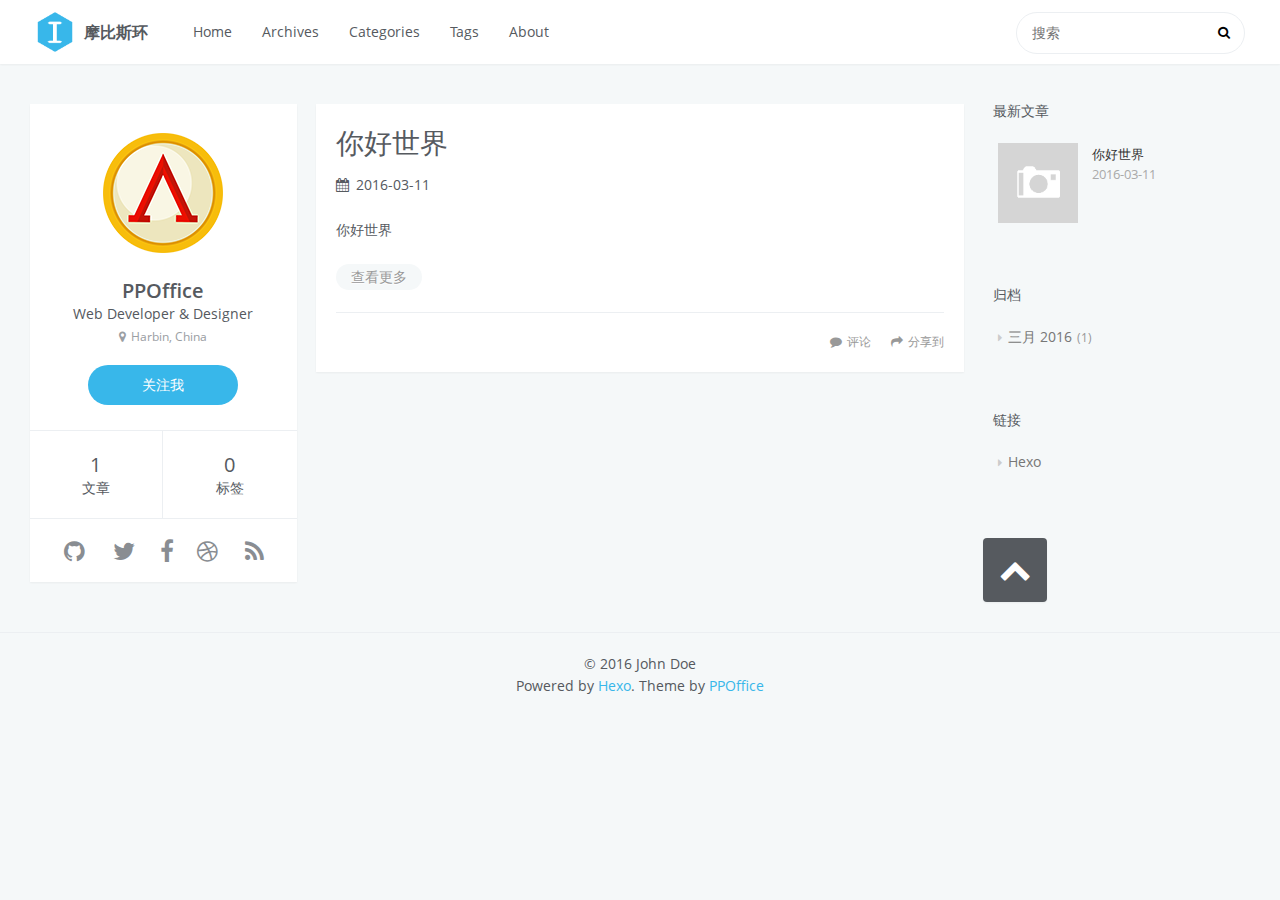
==== commit 6e8cc677: "Site updated: 2016-03-11 17:17:44" ====
--- a/index.html
+++ b/index.html
@@ -155,7 +155,7 @@
                 
     
         <h1 itemprop="name">
-            <a class="article-title" href="/2016/03/11/hello-world/">Hello World</a>
+            <a class="article-title" href="/2016/03/11/hello-world/">你好世界</a>
         </h1>
     
 
@@ -176,8 +176,8 @@
         
         <div class="article-entry" itemprop="articleBody">
         
-            <p>Welcome to Hexo! This is your very first post. Check documentation for more info. If you get any problems when using Hexo, you can find the answer in troubleshooting or you can ask me on GitHub.
-Quick</p>
+            <p>你好世界
+</p>
             <p class="article-more-link">
                 <a href="/2016/03/11/hello-world/#more">查看更多</a>
             </p>
@@ -190,7 +190,7 @@
 
 </div>
 
-    <a data-url="http://yoursite.com/2016/03/11/hello-world/" data-id="cilnfc1m600004lh4evhvspi3" class="article-share-link"><i class="fa fa-share"></i>分享到</a>
+    <a data-url="http://yoursite.com/2016/03/11/hello-world/" data-id="cilnhpr7g00007kh4iejgh4ad" class="article-share-link"><i class="fa fa-share"></i>分享到</a>
 <script>
     (function ($) {
         // Prevent duplicate binding
@@ -290,7 +290,7 @@
                         
                         <div class="item-inner">
                             <p class="item-category"></p>
-                            <p class="item-title"><a href="/2016/03/11/hello-world/" class="title">Hello World</a></p>
+                            <p class="item-title"><a href="/2016/03/11/hello-world/" class="title">你好世界</a></p>
                             <p class="item-date"><time datetime="2016-03-11T08:08:32.000Z" itemprop="datePublished">2016-03-11</time></p>
                         </div>
                     </li>
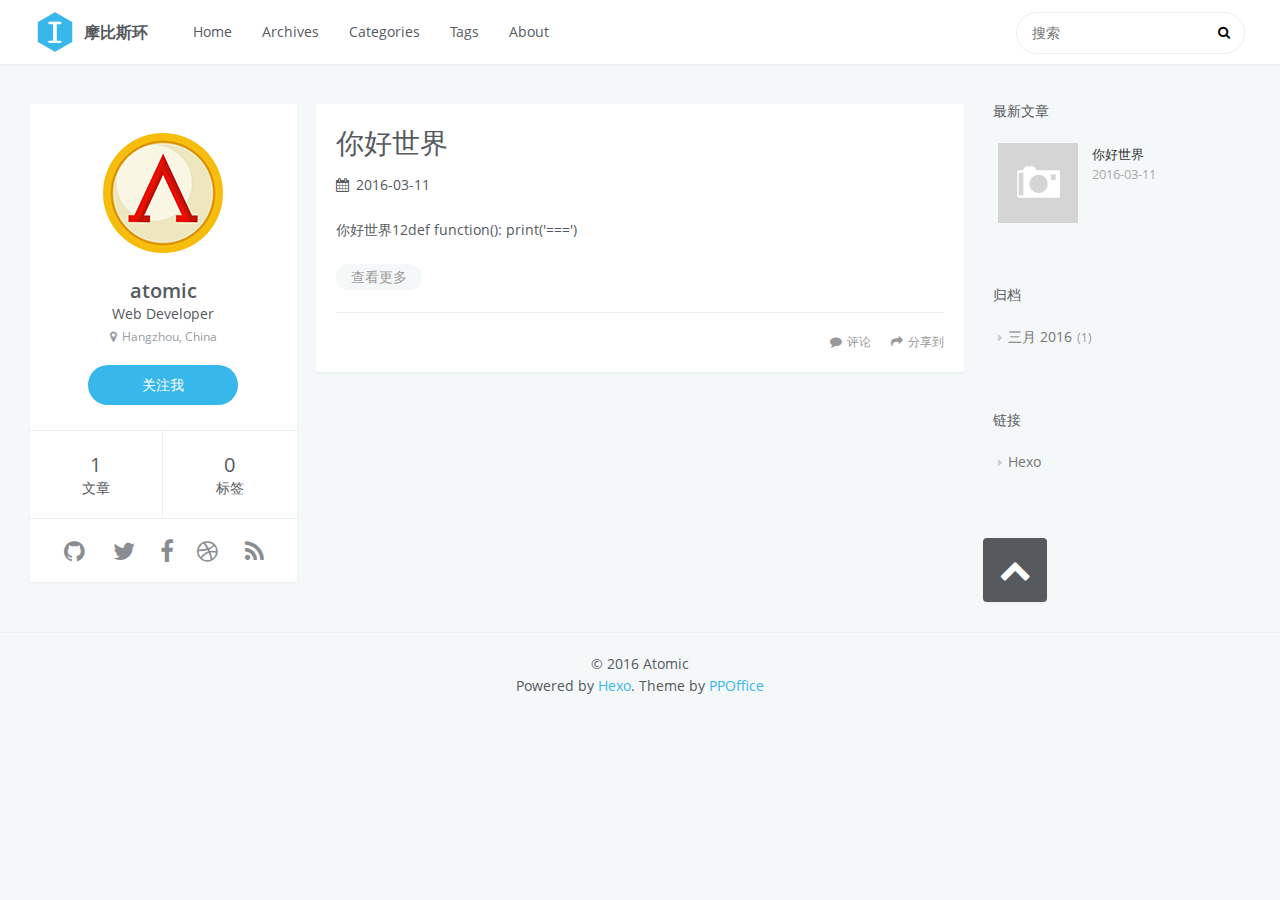
==== commit ca75ebc3: "Site updated: 2016-03-11 18:14:37" ====
--- a/index.html
+++ b/index.html
@@ -8,7 +8,7 @@
     <meta name="description">
 <meta property="og:type" content="website">
 <meta property="og:title" content="摩比斯环">
-<meta property="og:url" content="http://yoursite.com/index.html">
+<meta property="og:url" content="http://istommao.github.io/index.html">
 <meta property="og:site_name" content="摩比斯环">
 <meta property="og:description">
 <meta name="twitter:card" content="summary">
@@ -71,7 +71,7 @@
             
             <div id="search-form-wrap">
 
-    <form action="//google.com/search" method="get" accept-charset="UTF-8" class="search-form"><input type="search" name="q" results="0" class="search-form-input" placeholder="搜索"><button type="submit" class="search-form-submit"> </button><input type="hidden" name="sitesearch" value="http://yoursite.com"></form>
+    <form action="//google.com/search" method="get" accept-charset="UTF-8" class="search-form"><input type="search" name="q" results="0" class="search-form-input" placeholder="搜索"><button type="submit" class="search-form-submit"> </button><input type="hidden" name="sitesearch" value="http://istommao.github.io"></form>
 
 </div>
         </div>
@@ -92,7 +92,7 @@
                 
                 <td>
                     
-    <form action="//google.com/search" method="get" accept-charset="UTF-8" class="search-form"><input type="search" name="q" results="0" class="search-form-input" placeholder="搜索"><input type="hidden" name="sitesearch" value="http://yoursite.com"></form>
+    <form action="//google.com/search" method="get" accept-charset="UTF-8" class="search-form"><input type="search" name="q" results="0" class="search-form-input" placeholder="搜索"><input type="hidden" name="sitesearch" value="http://istommao.github.io"></form>
 
                 </td>
             </tr>
@@ -107,10 +107,10 @@
     <div class="inner profile-inner">
         <div class="base-info profile-block">
             <img id="avatar" src="/css/images/avatar.png" />
-            <h2 id="name">PPOffice</h2>
-            <h3 id="title">Web Developer &amp; Designer</h3>
-            <span id="location"><i class="fa fa-map-marker"></i>Harbin, China</span>
-            <a id="follow" target="_blank" href="https://github.com/ppoffice/">关注我</a>
+            <h2 id="name">atomic</h2>
+            <h3 id="title">Web Developer</h3>
+            <span id="location"><i class="fa fa-map-marker"></i>Hangzhou, China</span>
+            <a id="follow" target="_blank" href="https://github.com/istommao/">关注我</a>
         </div>
         <div class="article-info profile-block">
             <div class="article-info-block">
@@ -127,7 +127,7 @@
             <table>
                 <tr>
                     
-                    <td><a href="http://github.com/ppoffice/hexo-theme-icarus" target="_blank" title="github"><i class="fa fa-github"></i></a></td>
+                    <td><a href="http://github.com/istommao" target="_blank" title="github"><i class="fa fa-github"></i></a></td>
                     
                     <td><a href="/" target="_blank" title="twitter"><i class="fa fa-twitter"></i></a></td>
                     
@@ -176,7 +176,7 @@
         
         <div class="article-entry" itemprop="articleBody">
         
-            <p>你好世界
+            <p>你好世界12def function():    print('===')
 </p>
             <p class="article-more-link">
                 <a href="/2016/03/11/hello-world/#more">查看更多</a>
@@ -190,7 +190,7 @@
 
 </div>
 
-    <a data-url="http://yoursite.com/2016/03/11/hello-world/" data-id="cilnhpr7g00007kh4iejgh4ad" class="article-share-link"><i class="fa fa-share"></i>分享到</a>
+    <a data-url="http://istommao.github.io/2016/03/11/hello-world/" data-id="cilnhera00000frh4hpnbxpks" class="article-share-link"><i class="fa fa-share"></i>分享到</a>
 <script>
     (function ($) {
         // Prevent duplicate binding
@@ -258,7 +258,7 @@
 
             
     
-        <a href="http://yoursite.com/2016/03/11/hello-world/#comments" class="article-comment-link disqus-comment-count" data-disqus-url="http://yoursite.com/2016/03/11/hello-world/">评论</a>
+        <a href="http://istommao.github.io/2016/03/11/hello-world/#comments" class="article-comment-link disqus-comment-count" data-disqus-url="http://istommao.github.io/2016/03/11/hello-world/">评论</a>
     
 
         </footer>
@@ -338,7 +338,7 @@
         <footer id="footer">
     <div class="outer">
         <div id="footer-info" class="inner">
-            &copy; 2016 John Doe<br>
+            &copy; 2016 Atomic<br>
             Powered by <a href="http://hexo.io/" target="_blank">Hexo</a>. Theme by <a href="http://github.com/ppoffice">PPOffice</a>
         </div>
     </div>
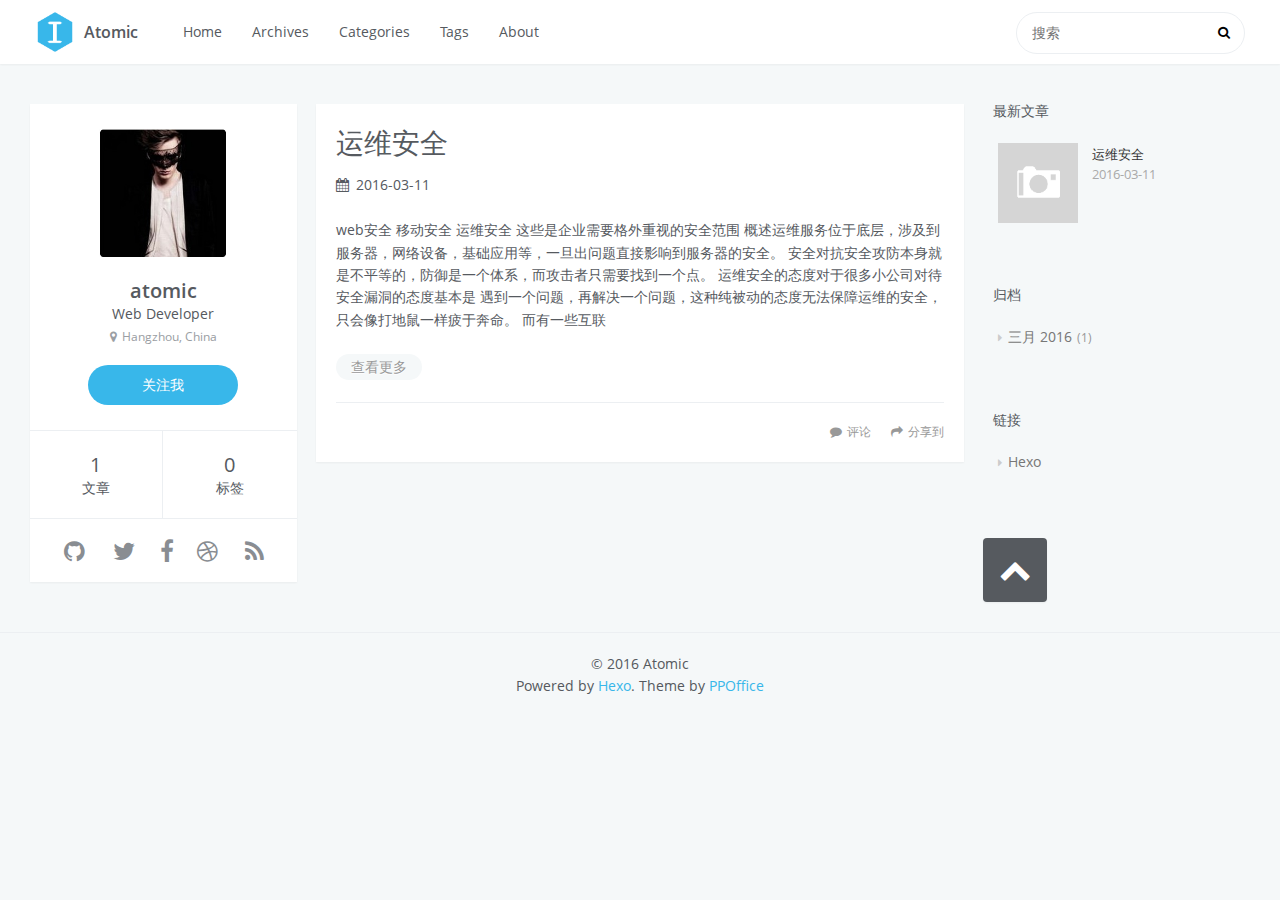
==== commit 19f3dee3: "Site updated: 2016-03-12 00:34:08" ====
--- a/index.html
+++ b/index.html
@@ -3,16 +3,16 @@
 <head>
     <meta charset="utf-8">
     
-    <title>摩比斯环</title>
+    <title>Atomic</title>
     <meta name="viewport" content="width=device-width, initial-scale=1, maximum-scale=1" />
     <meta name="description">
 <meta property="og:type" content="website">
-<meta property="og:title" content="摩比斯环">
+<meta property="og:title" content="Atomic">
 <meta property="og:url" content="http://istommao.github.io/index.html">
-<meta property="og:site_name" content="摩比斯环">
+<meta property="og:site_name" content="Atomic">
 <meta property="og:description">
 <meta name="twitter:card" content="summary">
-<meta name="twitter:title" content="摩比斯环">
+<meta name="twitter:title" content="Atomic">
 <meta name="twitter:description">
     
 
@@ -43,7 +43,7 @@
         <div class="outer">
             <a href="/" id="logo">
                 <i class="logo"></i>
-                <span class="site-title">摩比斯环</span>
+                <span class="site-title">Atomic</span>
             </a>
             <nav id="main-nav">
                 
@@ -63,7 +63,7 @@
                 <nav id="sub-nav">
                     <div class="profile" id="profile-nav">
                         <a id="profile-anchor" href="javascript:;">
-                            <img class="avatar" src="/css/images/avatar.png" />
+                            <img class="avatar" src="/css/images/alogo.png" />
                             <i class="fa fa-caret-down"></i>
                         </a>
                     </div>
@@ -106,7 +106,7 @@
 <aside id="profile">
     <div class="inner profile-inner">
         <div class="base-info profile-block">
-            <img id="avatar" src="/css/images/avatar.png" />
+            <img id="avatar" src="/css/images/alogo.png" />
             <h2 id="name">atomic</h2>
             <h3 id="title">Web Developer</h3>
             <span id="location"><i class="fa fa-map-marker"></i>Hangzhou, China</span>
@@ -146,7 +146,7 @@
 
             
             <section id="main">
-            <article id="post-hello-world" class="article article-type-post" itemscope itemprop="blogPost">
+            <article id="post-Operational-safety" class="article article-type-post" itemscope itemprop="blogPost">
     <div class="article-inner">
         
         
@@ -155,7 +155,7 @@
                 
     
         <h1 itemprop="name">
-            <a class="article-title" href="/2016/03/11/hello-world/">你好世界</a>
+            <a class="article-title" href="/2016/03/11/Operational-safety/">运维安全</a>
         </h1>
     
 
@@ -163,7 +163,7 @@
                     
     <div class="article-date">
         <i class="fa fa-calendar"></i>
-        <a href="/2016/03/11/hello-world/">
+        <a href="/2016/03/11/Operational-safety/">
             <time datetime="2016-03-11T08:08:32.000Z" itemprop="datePublished">2016-03-11</time>
         </a>
     </div>
@@ -176,10 +176,13 @@
         
         <div class="article-entry" itemprop="articleBody">
         
-            <p>你好世界12def function():    print('===')
-</p>
+            <p>web安全 移动安全  运维安全 这些是企业需要格外重视的安全范围
+概述运维服务位于底层，涉及到服务器，网络设备，基础应用等，一旦出问题直接影响到服务器的安全。
+安全对抗安全攻防本身就是不平等的，防御是一个体系，而攻击者只需要找到一个点。
+运维安全的态度对于很多小公司对待安全漏洞的态度基本是 遇到一个问题，再解决一个问题，这种纯被动的态度无法保障运维的安全，只会像打地鼠一样疲于奔命。
+而有一些互联</p>
             <p class="article-more-link">
-                <a href="/2016/03/11/hello-world/#more">查看更多</a>
+                <a href="/2016/03/11/Operational-safety/#more">查看更多</a>
             </p>
         
         </div>
@@ -190,7 +193,7 @@
 
 </div>
 
-    <a data-url="http://istommao.github.io/2016/03/11/hello-world/" data-id="cilnhera00000frh4hpnbxpks" class="article-share-link"><i class="fa fa-share"></i>分享到</a>
+    <a data-url="http://istommao.github.io/2016/03/11/Operational-safety/" data-id="cilnxaw7r0000p9h4hdmglkc0" class="article-share-link"><i class="fa fa-share"></i>分享到</a>
 <script>
     (function ($) {
         // Prevent duplicate binding
@@ -258,7 +261,7 @@
 
             
     
-        <a href="http://istommao.github.io/2016/03/11/hello-world/#comments" class="article-comment-link disqus-comment-count" data-disqus-url="http://istommao.github.io/2016/03/11/hello-world/">评论</a>
+        <a href="http://istommao.github.io/2016/03/11/Operational-safety/#comments" class="article-comment-link disqus-comment-count" data-disqus-url="http://istommao.github.io/2016/03/11/Operational-safety/">评论</a>
     
 
         </footer>
@@ -280,7 +283,7 @@
                     <li>
                         
                         <div class="item-thumbnail">
-                            <a href="/2016/03/11/hello-world/" class="thumbnail">
+                            <a href="/2016/03/11/Operational-safety/" class="thumbnail">
     
     
         <span class="thumbnail-image thumbnail-none"></span>
@@ -290,7 +293,7 @@
                         
                         <div class="item-inner">
                             <p class="item-category"></p>
-                            <p class="item-title"><a href="/2016/03/11/hello-world/" class="title">你好世界</a></p>
+                            <p class="item-title"><a href="/2016/03/11/Operational-safety/" class="title">运维安全</a></p>
                             <p class="item-date"><time datetime="2016-03-11T08:08:32.000Z" itemprop="datePublished">2016-03-11</time></p>
                         </div>
                     </li>
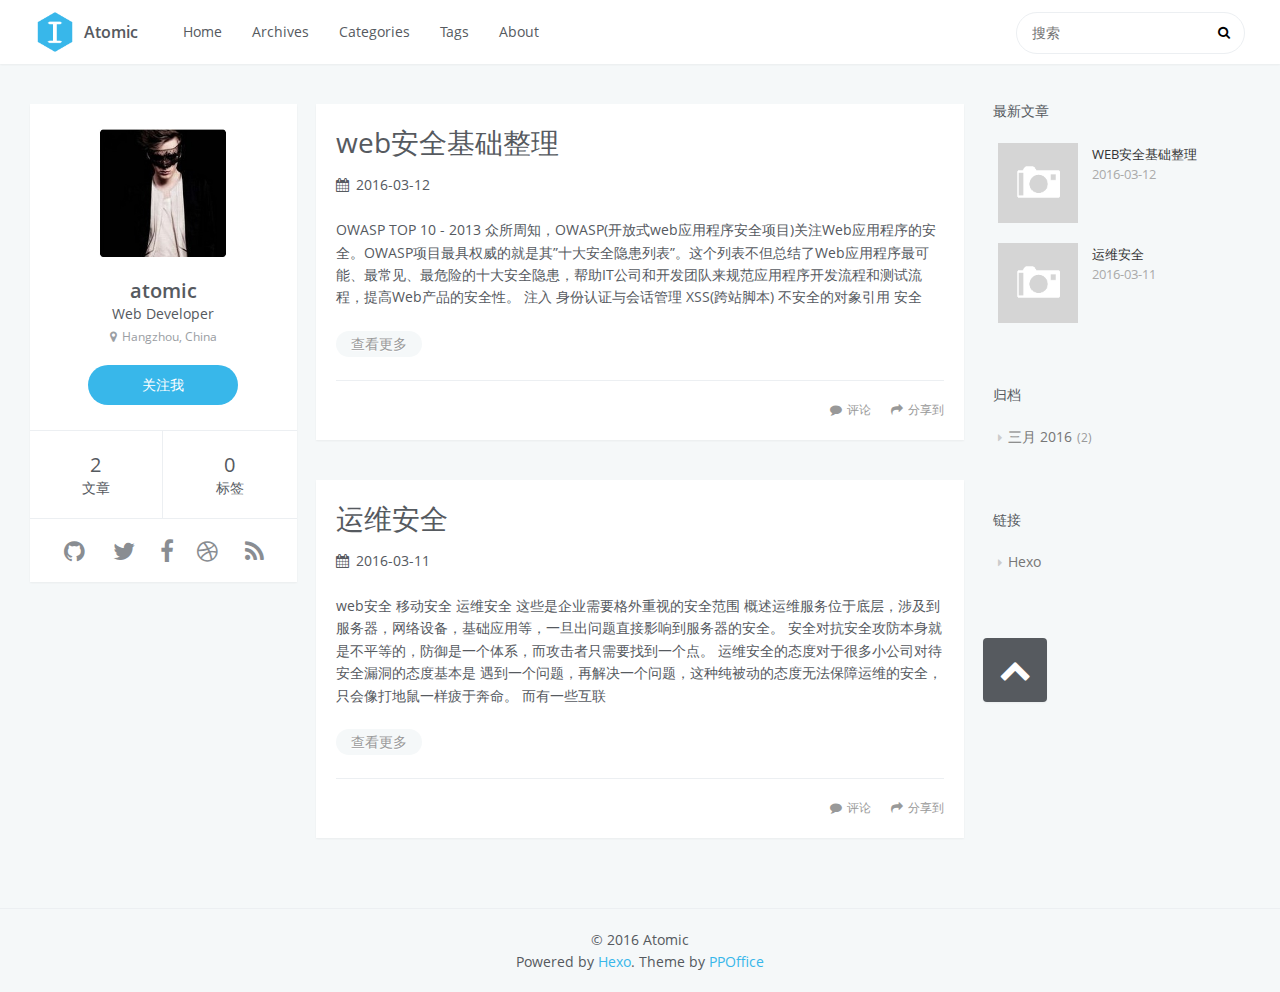
==== commit 06113010: "Site updated: 2016-03-12 00:42:52" ====
--- a/index.html
+++ b/index.html
@@ -114,7 +114,7 @@
         </div>
         <div class="article-info profile-block">
             <div class="article-info-block">
-                1
+                2
                 <span>文章</span>
             </div>
             <div class="article-info-block">
@@ -146,7 +146,7 @@
 
             
             <section id="main">
-            <article id="post-Operational-safety" class="article article-type-post" itemscope itemprop="blogPost">
+            <article id="post-Network-security-foundation" class="article article-type-post" itemscope itemprop="blogPost">
     <div class="article-inner">
         
         
@@ -155,7 +155,7 @@
                 
     
         <h1 itemprop="name">
-            <a class="article-title" href="/2016/03/11/Operational-safety/">运维安全</a>
+            <a class="article-title" href="/2016/03/12/Network-security-foundation/">web安全基础整理</a>
         </h1>
     
 
@@ -163,8 +163,8 @@
                     
     <div class="article-date">
         <i class="fa fa-calendar"></i>
-        <a href="/2016/03/11/Operational-safety/">
-            <time datetime="2016-03-11T08:08:32.000Z" itemprop="datePublished">2016-03-11</time>
+        <a href="/2016/03/12/Network-security-foundation/">
+            <time datetime="2016-03-11T16:39:39.000Z" itemprop="datePublished">2016-03-12</time>
         </a>
     </div>
 
@@ -176,13 +176,17 @@
         
         <div class="article-entry" itemprop="articleBody">
         
-            <p>web安全 移动安全  运维安全 这些是企业需要格外重视的安全范围
-概述运维服务位于底层，涉及到服务器，网络设备，基础应用等，一旦出问题直接影响到服务器的安全。
-安全对抗安全攻防本身就是不平等的，防御是一个体系，而攻击者只需要找到一个点。
-运维安全的态度对于很多小公司对待安全漏洞的态度基本是 遇到一个问题，再解决一个问题，这种纯被动的态度无法保障运维的安全，只会像打地鼠一样疲于奔命。
-而有一些互联</p>
+            <p>OWASP  TOP 10  -  2013
+众所周知，OWASP(开放式web应用程序安全项目)关注Web应用程序的安全。OWASP项目最具权威的就是其”十大安全隐患列表”。这个列表不但总结了Web应用程序最可能、最常见、最危险的十大安全隐患，帮助IT公司和开发团队来规范应用程序开发流程和测试流程，提高Web产品的安全性。
+
+
+注入
+身份认证与会话管理
+XSS(跨站脚本)
+不安全的对象引用
+安全</p>
             <p class="article-more-link">
-                <a href="/2016/03/11/Operational-safety/#more">查看更多</a>
+                <a href="/2016/03/12/Network-security-foundation/#more">查看更多</a>
             </p>
         
         </div>
@@ -193,7 +197,7 @@
 
 </div>
 
-    <a data-url="http://istommao.github.io/2016/03/11/Operational-safety/" data-id="cilnxaw7r0000p9h4hdmglkc0" class="article-share-link"><i class="fa fa-share"></i>分享到</a>
+    <a data-url="http://istommao.github.io/2016/03/12/Network-security-foundation/" data-id="cilnxm6yi0001s9h40bwkn1es" class="article-share-link"><i class="fa fa-share"></i>分享到</a>
 <script>
     (function ($) {
         // Prevent duplicate binding
@@ -261,6 +265,131 @@
 
             
     
+        <a href="http://istommao.github.io/2016/03/12/Network-security-foundation/#comments" class="article-comment-link disqus-comment-count" data-disqus-url="http://istommao.github.io/2016/03/12/Network-security-foundation/">评论</a>
+    
+
+        </footer>
+    </div>
+    
+</article>
+
+
+        
+            <article id="post-Operational-safety" class="article article-type-post" itemscope itemprop="blogPost">
+    <div class="article-inner">
+        
+        
+        
+            <header class="article-header">
+                
+    
+        <h1 itemprop="name">
+            <a class="article-title" href="/2016/03/11/Operational-safety/">运维安全</a>
+        </h1>
+    
+
+                <div class="article-meta">
+                    
+    <div class="article-date">
+        <i class="fa fa-calendar"></i>
+        <a href="/2016/03/11/Operational-safety/">
+            <time datetime="2016-03-11T08:08:32.000Z" itemprop="datePublished">2016-03-11</time>
+        </a>
+    </div>
+
+
+                    
+                    
+                </div>
+            </header>
+        
+        <div class="article-entry" itemprop="articleBody">
+        
+            <p>web安全 移动安全  运维安全 这些是企业需要格外重视的安全范围
+概述运维服务位于底层，涉及到服务器，网络设备，基础应用等，一旦出问题直接影响到服务器的安全。
+安全对抗安全攻防本身就是不平等的，防御是一个体系，而攻击者只需要找到一个点。
+运维安全的态度对于很多小公司对待安全漏洞的态度基本是 遇到一个问题，再解决一个问题，这种纯被动的态度无法保障运维的安全，只会像打地鼠一样疲于奔命。
+而有一些互联</p>
+            <p class="article-more-link">
+                <a href="/2016/03/11/Operational-safety/#more">查看更多</a>
+            </p>
+        
+        </div>
+        <footer class="article-footer">
+            <div class="share-container">
+
+
+
+</div>
+
+    <a data-url="http://istommao.github.io/2016/03/11/Operational-safety/" data-id="cilnxm6yc0000s9h4n7tv2my4" class="article-share-link"><i class="fa fa-share"></i>分享到</a>
+<script>
+    (function ($) {
+        // Prevent duplicate binding
+        if (typeof(__SHARE_BUTTON_BINDED__) === 'undefined' || !__SHARE_BUTTON_BINDED__) {
+            __SHARE_BUTTON_BINDED__ = true;
+        } else {
+            return;
+        }
+        $('body').on('click', function() {
+            $('.article-share-box.on').removeClass('on');
+        }).on('click', '.article-share-link', function(e) {
+            e.stopPropagation();
+
+            var $this = $(this),
+                url = $this.attr('data-url'),
+                encodedUrl = encodeURIComponent(url),
+                id = 'article-share-box-' + $this.attr('data-id'),
+                offset = $this.offset(),
+                box;
+
+            if ($('#' + id).length) {
+                box = $('#' + id);
+
+                if (box.hasClass('on')){
+                    box.removeClass('on');
+                    return;
+                }
+            } else {
+                var html = [
+                    '<div id="' + id + '" class="article-share-box">',
+                        '<input class="article-share-input" value="' + url + '">',
+                        '<div class="article-share-links">',
+                            '<a href="https://twitter.com/intent/tweet?url=' + encodedUrl + '" class="fa fa-twitter article-share-twitter" target="_blank" title="Twitter"></a>',
+                            '<a href="https://www.facebook.com/sharer.php?u=' + encodedUrl + '" class="fa fa-facebook article-share-facebook" target="_blank" title="Facebook"></a>',
+                            '<a href="http://pinterest.com/pin/create/button/?url=' + encodedUrl + '" class="fa fa-pinterest article-share-pinterest" target="_blank" title="Pinterest"></a>',
+                            '<a href="https://plus.google.com/share?url=' + encodedUrl + '" class="fa fa-google article-share-google" target="_blank" title="Google+"></a>',
+                        '</div>',
+                    '</div>'
+                ].join('');
+
+              box = $(html);
+
+              $('body').append(box);
+            }
+
+            $('.article-share-box.on').hide();
+
+            box.css({
+                top: offset.top + 25,
+                left: offset.left
+            }).addClass('on');
+
+        }).on('click', '.article-share-box', function (e) {
+            e.stopPropagation();
+        }).on('click', '.article-share-box-input', function () {
+            $(this).select();
+        }).on('click', '.article-share-box-link', function (e) {
+            e.preventDefault();
+            e.stopPropagation();
+
+            window.open(this.href, 'article-share-box-window-' + Date.now(), 'width=500,height=450');
+        });
+    })(jQuery);
+</script>
+
+            
+    
         <a href="http://istommao.github.io/2016/03/11/Operational-safety/#comments" class="article-comment-link disqus-comment-count" data-disqus-url="http://istommao.github.io/2016/03/11/Operational-safety/">评论</a>
     
 
@@ -279,6 +408,24 @@
         <h3 class="widget-title">最新文章</h3>
         <div class="widget">
             <ul id="recent-post" class="">
+                
+                    <li>
+                        
+                        <div class="item-thumbnail">
+                            <a href="/2016/03/12/Network-security-foundation/" class="thumbnail">
+    
+    
+        <span class="thumbnail-image thumbnail-none"></span>
+    
+</a>
+                        </div>
+                        
+                        <div class="item-inner">
+                            <p class="item-category"></p>
+                            <p class="item-title"><a href="/2016/03/12/Network-security-foundation/" class="title">web安全基础整理</a></p>
+                            <p class="item-date"><time datetime="2016-03-11T16:39:39.000Z" itemprop="datePublished">2016-03-12</time></p>
+                        </div>
+                    </li>
                 
                     <li>
                         
@@ -309,7 +456,7 @@
     <div class="widget-wrap">
         <h3 class="widget-title">归档</h3>
         <div class="widget">
-            <ul class="archive-list"><li class="archive-list-item"><a class="archive-list-link" href="/archives/2016/03/">三月 2016</a><span class="archive-list-count">1</span></li></ul>
+            <ul class="archive-list"><li class="archive-list-item"><a class="archive-list-link" href="/archives/2016/03/">三月 2016</a><span class="archive-list-count">2</span></li></ul>
         </div>
     </div>
 
--- a/css/style.css
+++ b/css/style.css
@@ -1863,59 +1863,66 @@
   margin: 1.6em 0;
 }
 .highlight {
-  color: #ddd;
-  background: #272822;
-}
+  color: #f8f8f2;
+  background: #23241f;
+}
+.highlight .code .highlight,
 .highlight .code .tag,
+.highlight .code .subst {
+  color: #f8f8f2;
+}
+.highlight .code .strong,
+.highlight .code .emphasis {
+  color: #a8a8a2;
+}
+.highlight .code .bullet,
+.highlight .code .quote,
+.highlight .code .number,
+.highlight .code .regexp,
+.highlight .code .literal,
+.highlight .code .link {
+  color: #ae81ff;
+}
+.highlight .code .code,
+.highlight .code .title,
+.highlight .code .section,
+.highlight .code .selector-class {
+  color: #a6e22e;
+}
+.highlight .code .strong {
+  font-weight: bold;
+}
+.highlight .code .emphasis {
+  font-style: italic;
+}
 .highlight .code .keyword,
 .highlight .code .selector-tag,
-.highlight .code .literal,
-.highlight .code .strong,
-.highlight .code .name {
+.highlight .code .name,
+.highlight .code .attr {
   color: #f92672;
 }
-.highlight .code .code {
+.highlight .code .symbol,
+.highlight .code .attribute {
   color: #66d9ef;
 }
+.highlight .code .params,
 .highlight .code .class .title {
-  color: #fff;
-}
-.highlight .code .attribute,
-.highlight .code .symbol,
-.highlight .code .regexp,
-.highlight .code .link {
-  color: #bf79db;
+  color: #f8f8f2;
 }
 .highlight .code .string,
-.highlight .code .bullet,
-.highlight .code .subst,
-.highlight .code .title,
-.highlight .code .section,
-.highlight .code .emphasis,
 .highlight .code .type,
 .highlight .code .built_in,
 .highlight .code .builtin-name,
+.highlight .code .selector-id,
 .highlight .code .selector-attr,
 .highlight .code .selector-pseudo,
 .highlight .code .addition,
 .highlight .code .variable,
-.highlight .code .template-tag,
 .highlight .code .template-variable {
-  color: #a6e22e;
+  color: #e6db74;
 }
 .highlight .code .comment,
-.highlight .code .quote,
 .highlight .code .deletion,
 .highlight .code .meta {
   color: #75715e;
 }
-.highlight .code .keyword,
-.highlight .code .selector-tag,
-.highlight .code .literal,
-.highlight .code .doctag,
-.highlight .code .title,
-.highlight .code .section,
-.highlight .code .type,
-.highlight .code .selector-id {
-  font-weight: bold;
-}
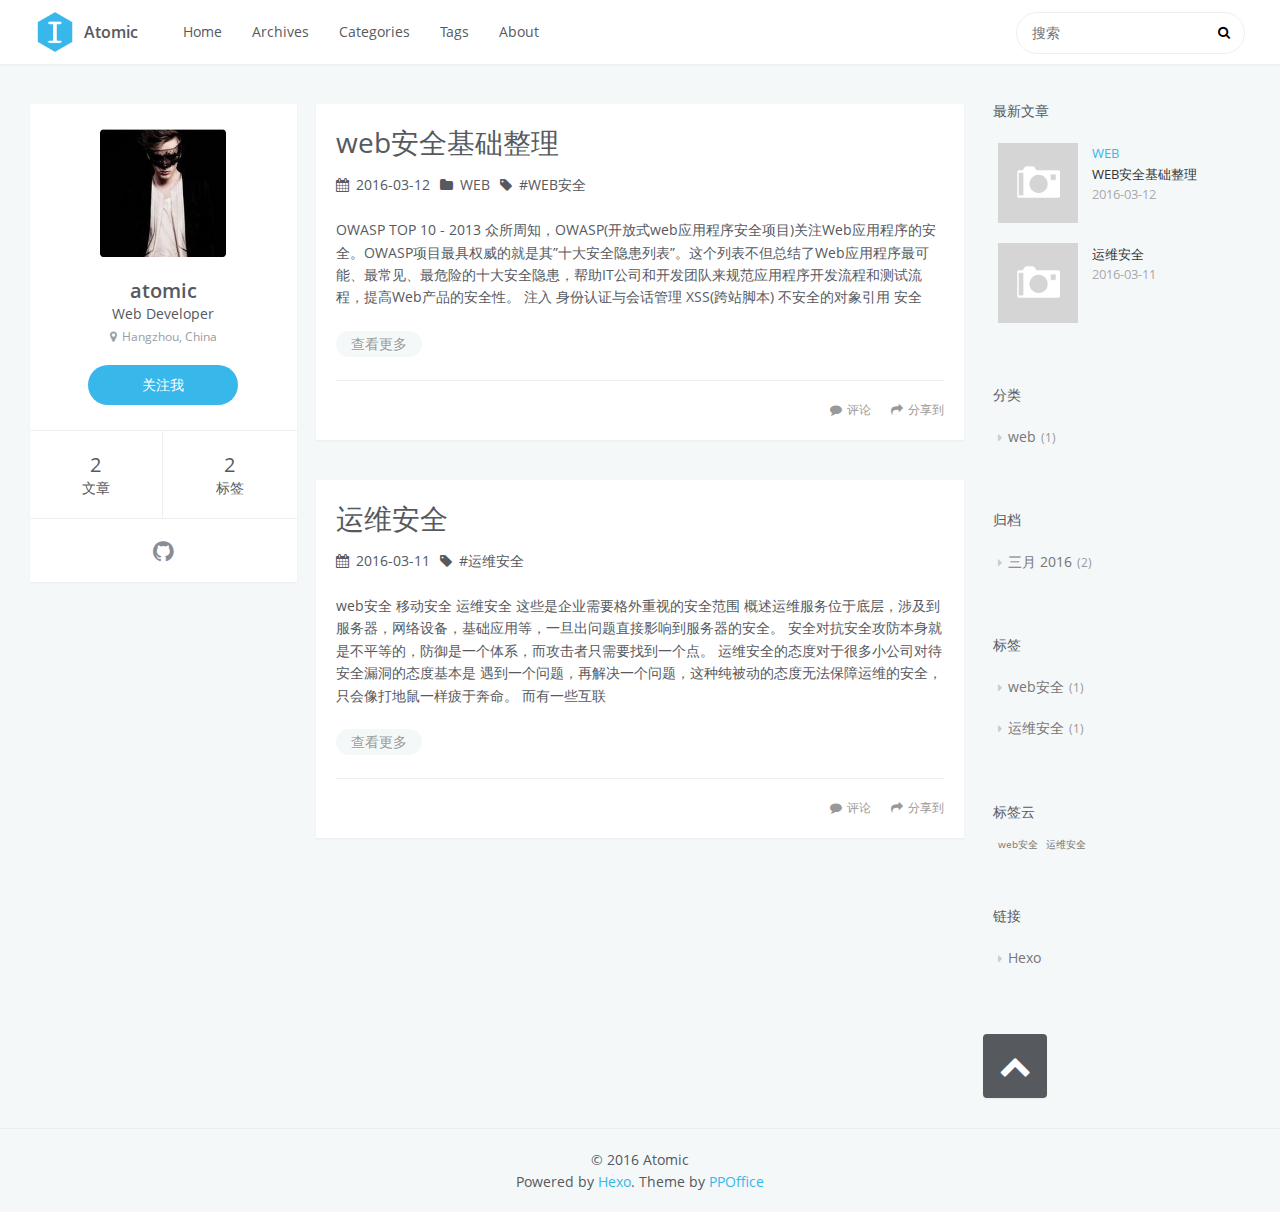
==== commit ac136dd8: "Site updated: 2016-03-12 01:04:44" ====
--- a/index.html
+++ b/index.html
@@ -118,7 +118,7 @@
                 <span>文章</span>
             </div>
             <div class="article-info-block">
-                0
+                2
                 <span>标签</span>
             </div>
         </div>
@@ -128,14 +128,6 @@
                 <tr>
                     
                     <td><a href="http://github.com/istommao" target="_blank" title="github"><i class="fa fa-github"></i></a></td>
-                    
-                    <td><a href="/" target="_blank" title="twitter"><i class="fa fa-twitter"></i></a></td>
-                    
-                    <td><a href="/" target="_blank" title="facebook"><i class="fa fa-facebook"></i></a></td>
-                    
-                    <td><a href="/" target="_blank" title="dribbble"><i class="fa fa-dribbble"></i></a></td>
-                    
-                    <td><a href="/" target="_blank" title="rss"><i class="fa fa-rss"></i></a></td>
                     
                 </tr>
             </table>
@@ -170,7 +162,17 @@
 
 
                     
-                    
+    <div class="article-category">
+    	<i class="fa fa-folder"></i>
+        <a class="article-category-link" href="/categories/web/">web</a>
+    </div>
+
+                    
+    <div class="article-tag">
+        <i class="fa fa-tag"></i>
+        <a class="tag-link" href="/tags/web安全/">web安全</a>
+    </div>
+
                 </div>
             </header>
         
@@ -197,7 +199,7 @@
 
 </div>
 
-    <a data-url="http://istommao.github.io/2016/03/12/Network-security-foundation/" data-id="cilnxm6yi0001s9h40bwkn1es" class="article-share-link"><i class="fa fa-share"></i>分享到</a>
+    <a data-url="http://istommao.github.io/2016/03/12/Network-security-foundation/" data-id="cilnyea6x000030h479w2m2ow" class="article-share-link"><i class="fa fa-share"></i>分享到</a>
 <script>
     (function ($) {
         // Prevent duplicate binding
@@ -300,6 +302,11 @@
 
                     
                     
+    <div class="article-tag">
+        <i class="fa fa-tag"></i>
+        <a class="tag-link" href="/tags/运维安全/">运维安全</a>
+    </div>
+
                 </div>
             </header>
         
@@ -322,7 +329,7 @@
 
 </div>
 
-    <a data-url="http://istommao.github.io/2016/03/11/Operational-safety/" data-id="cilnxm6yc0000s9h4n7tv2my4" class="article-share-link"><i class="fa fa-share"></i>分享到</a>
+    <a data-url="http://istommao.github.io/2016/03/11/Operational-safety/" data-id="cilnyea74000230h43xg3tx35" class="article-share-link"><i class="fa fa-share"></i>分享到</a>
 <script>
     (function ($) {
         // Prevent duplicate binding
@@ -421,7 +428,7 @@
                         </div>
                         
                         <div class="item-inner">
-                            <p class="item-category"></p>
+                            <p class="item-category"><a class="article-category-link" href="/categories/web/">web</a></p>
                             <p class="item-title"><a href="/2016/03/12/Network-security-foundation/" class="title">web安全基础整理</a></p>
                             <p class="item-date"><time datetime="2016-03-11T16:39:39.000Z" itemprop="datePublished">2016-03-12</time></p>
                         </div>
@@ -451,6 +458,13 @@
 
     
         
+    <div class="widget-wrap">
+        <h3 class="widget-title">分类</h3>
+        <div class="widget">
+            <ul class="category-list"><li class="category-list-item"><a class="category-list-link" href="/categories/web/">web</a><span class="category-list-count">1</span></li></ul>
+        </div>
+    </div>
+
     
         
     <div class="widget-wrap">
@@ -462,8 +476,22 @@
 
     
         
-    
-        
+    <div class="widget-wrap">
+        <h3 class="widget-title">标签</h3>
+        <div class="widget">
+            <ul class="tag-list"><li class="tag-list-item"><a class="tag-list-link" href="/tags/web安全/">web安全</a><span class="tag-list-count">1</span></li><li class="tag-list-item"><a class="tag-list-link" href="/tags/运维安全/">运维安全</a><span class="tag-list-count">1</span></li></ul>
+        </div>
+    </div>
+
+    
+        
+    <div class="widget-wrap">
+        <h3 class="widget-title">标签云</h3>
+        <div class="widget tagcloud">
+            <a href="/tags/web安全/" style="font-size: 10px;">web安全</a> <a href="/tags/运维安全/" style="font-size: 10px;">运维安全</a>
+        </div>
+    </div>
+
     
         
     <div class="widget-wrap widget-list">
